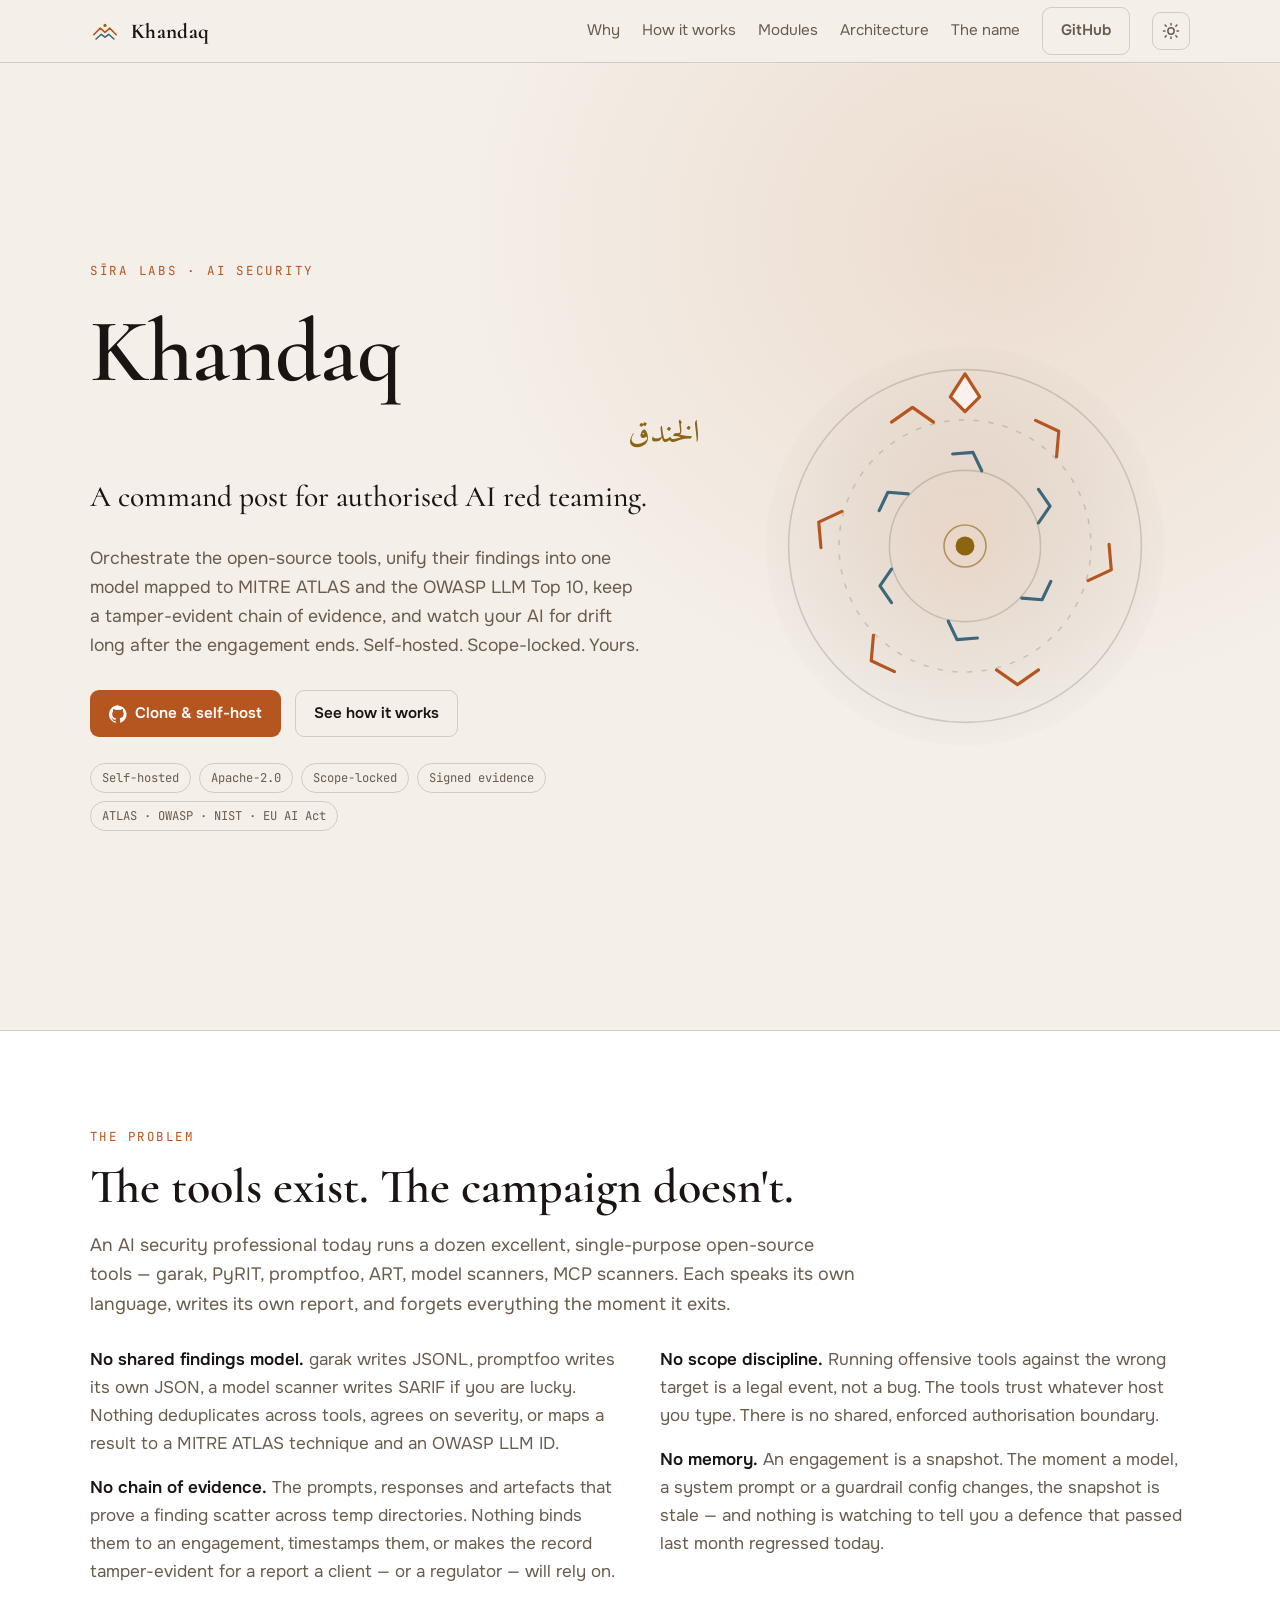
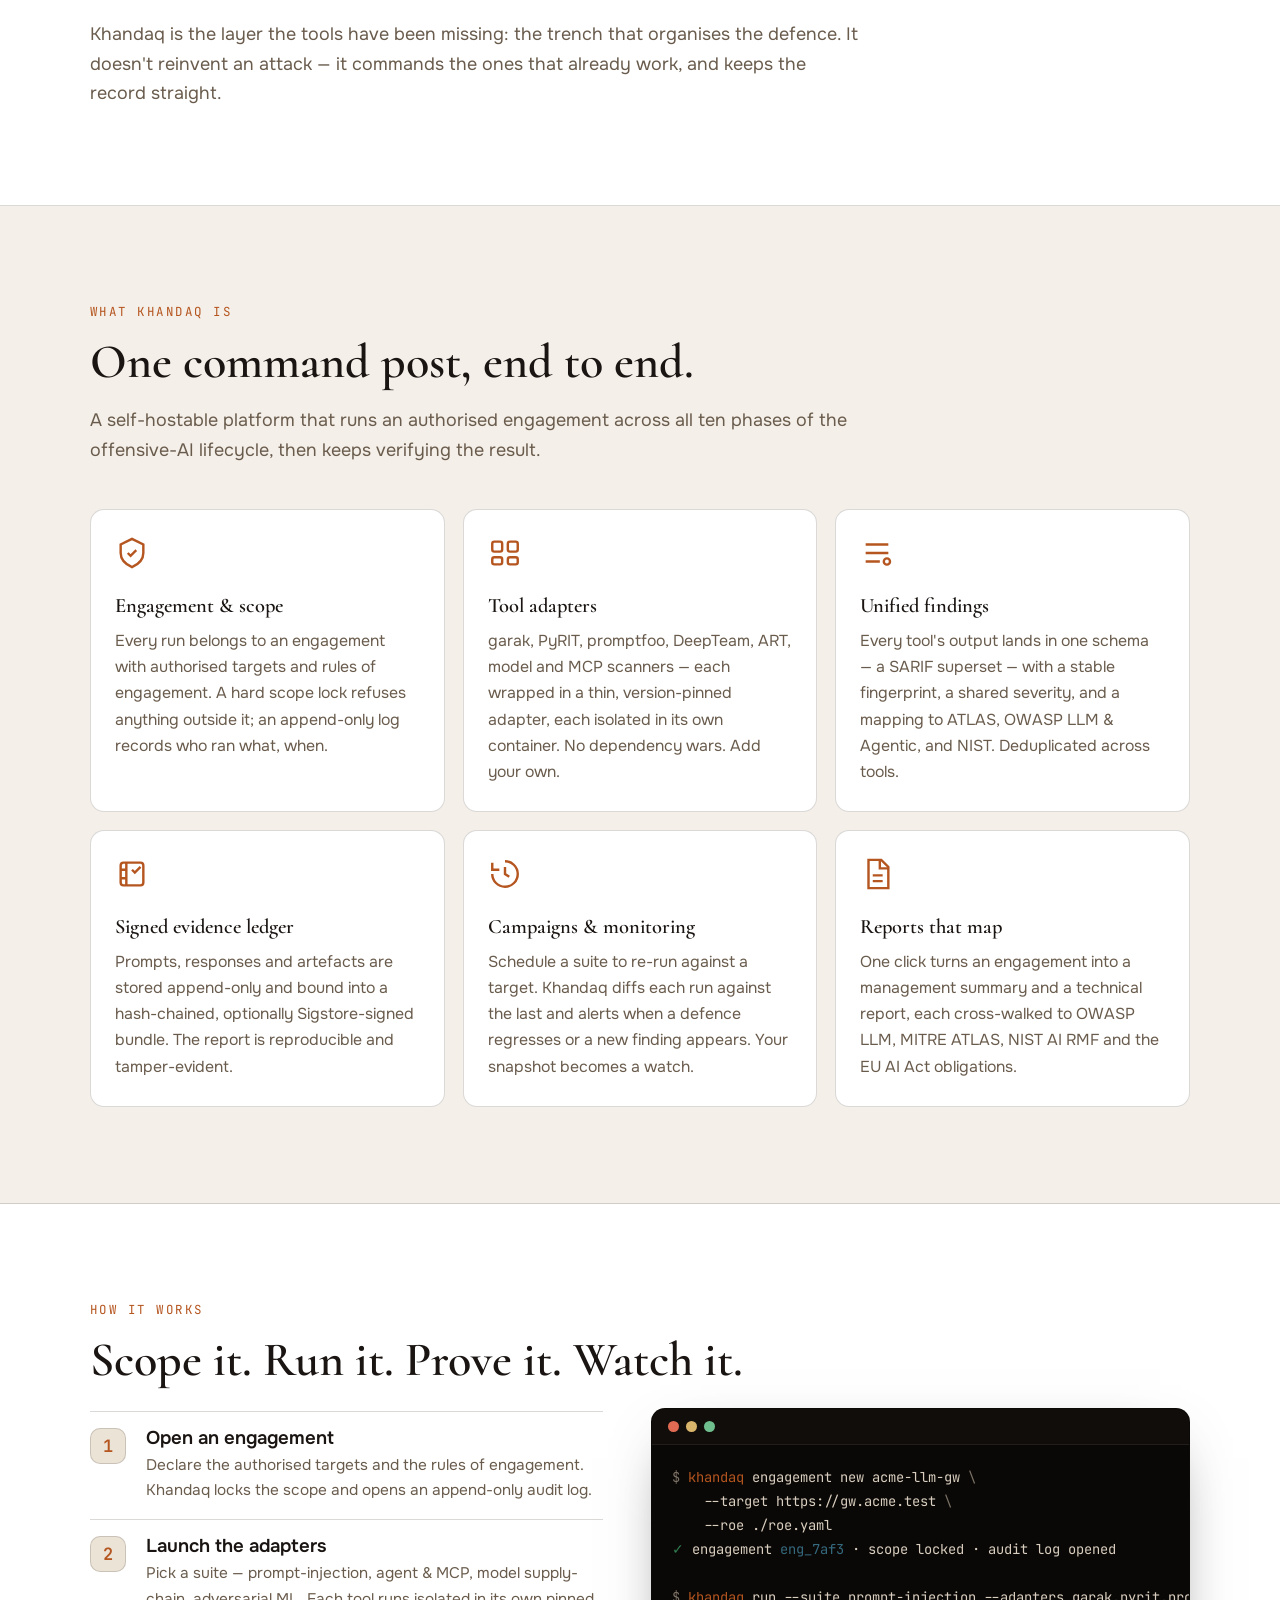
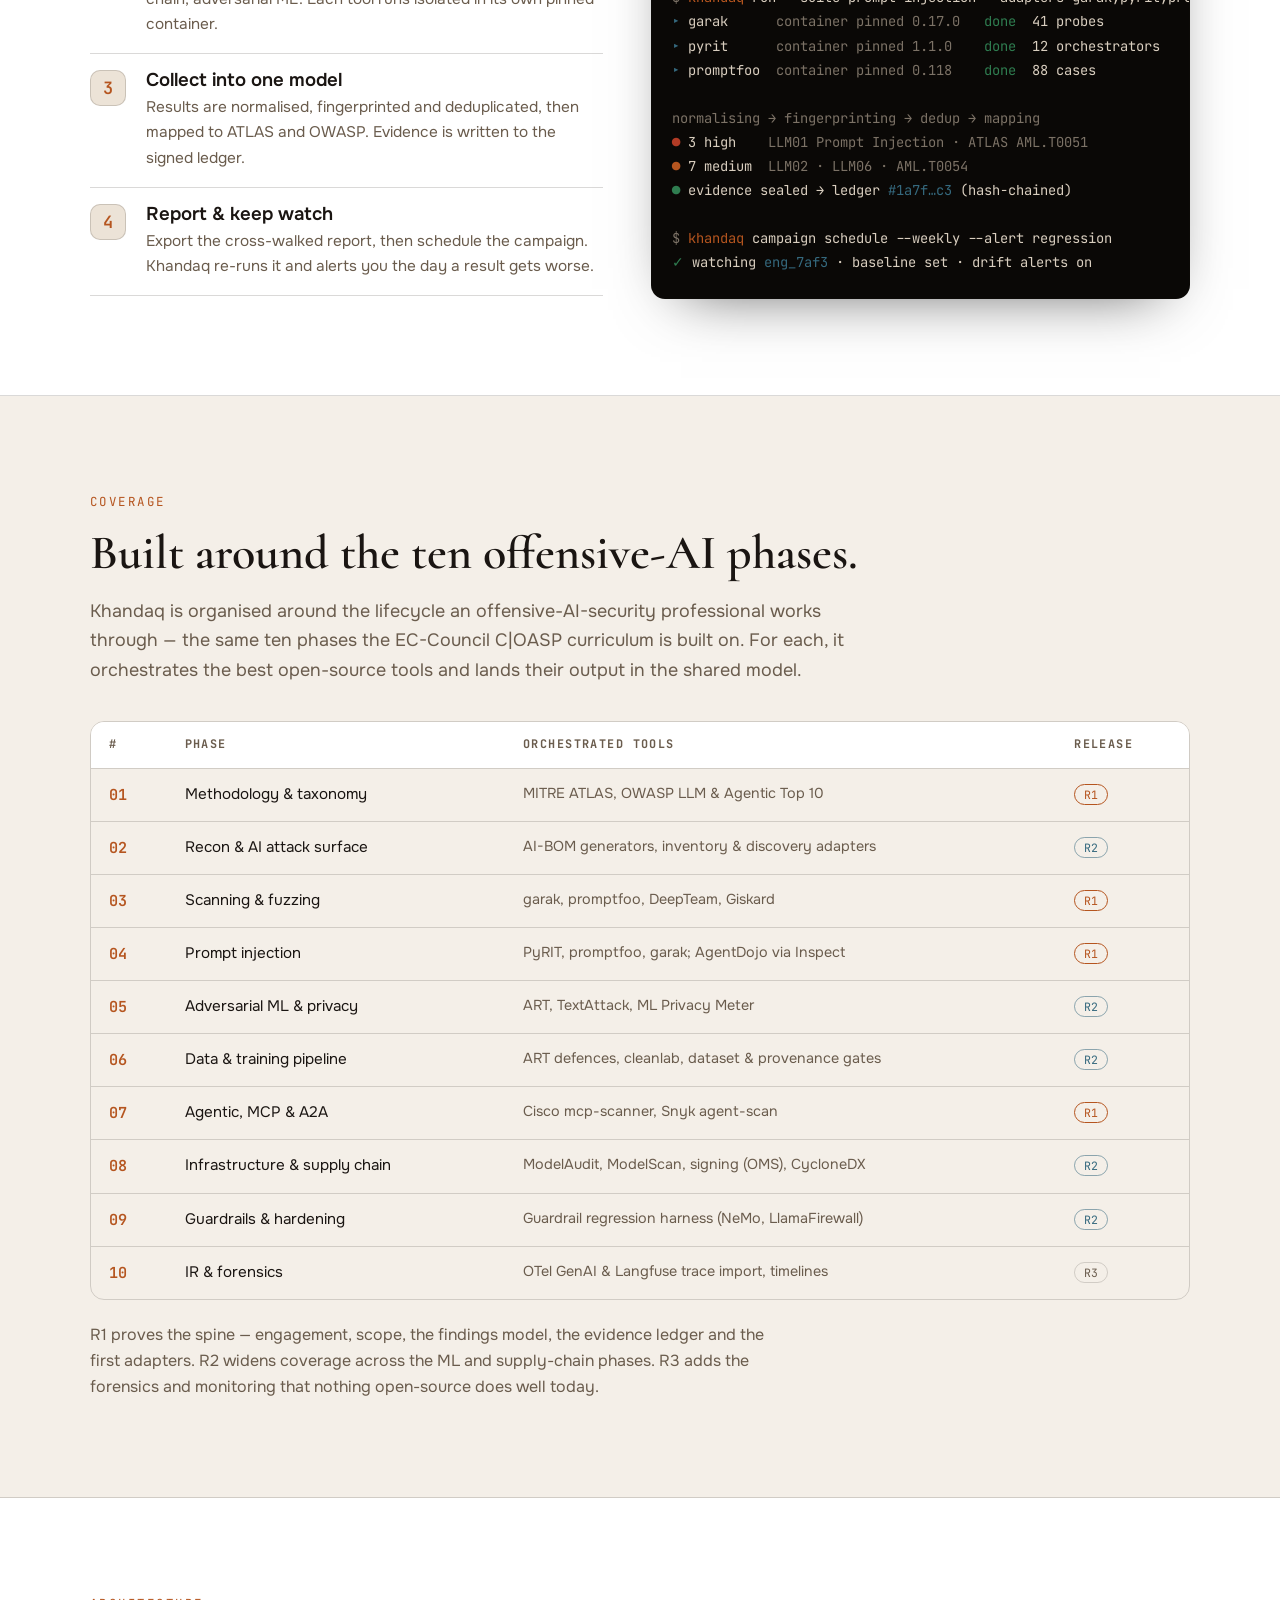
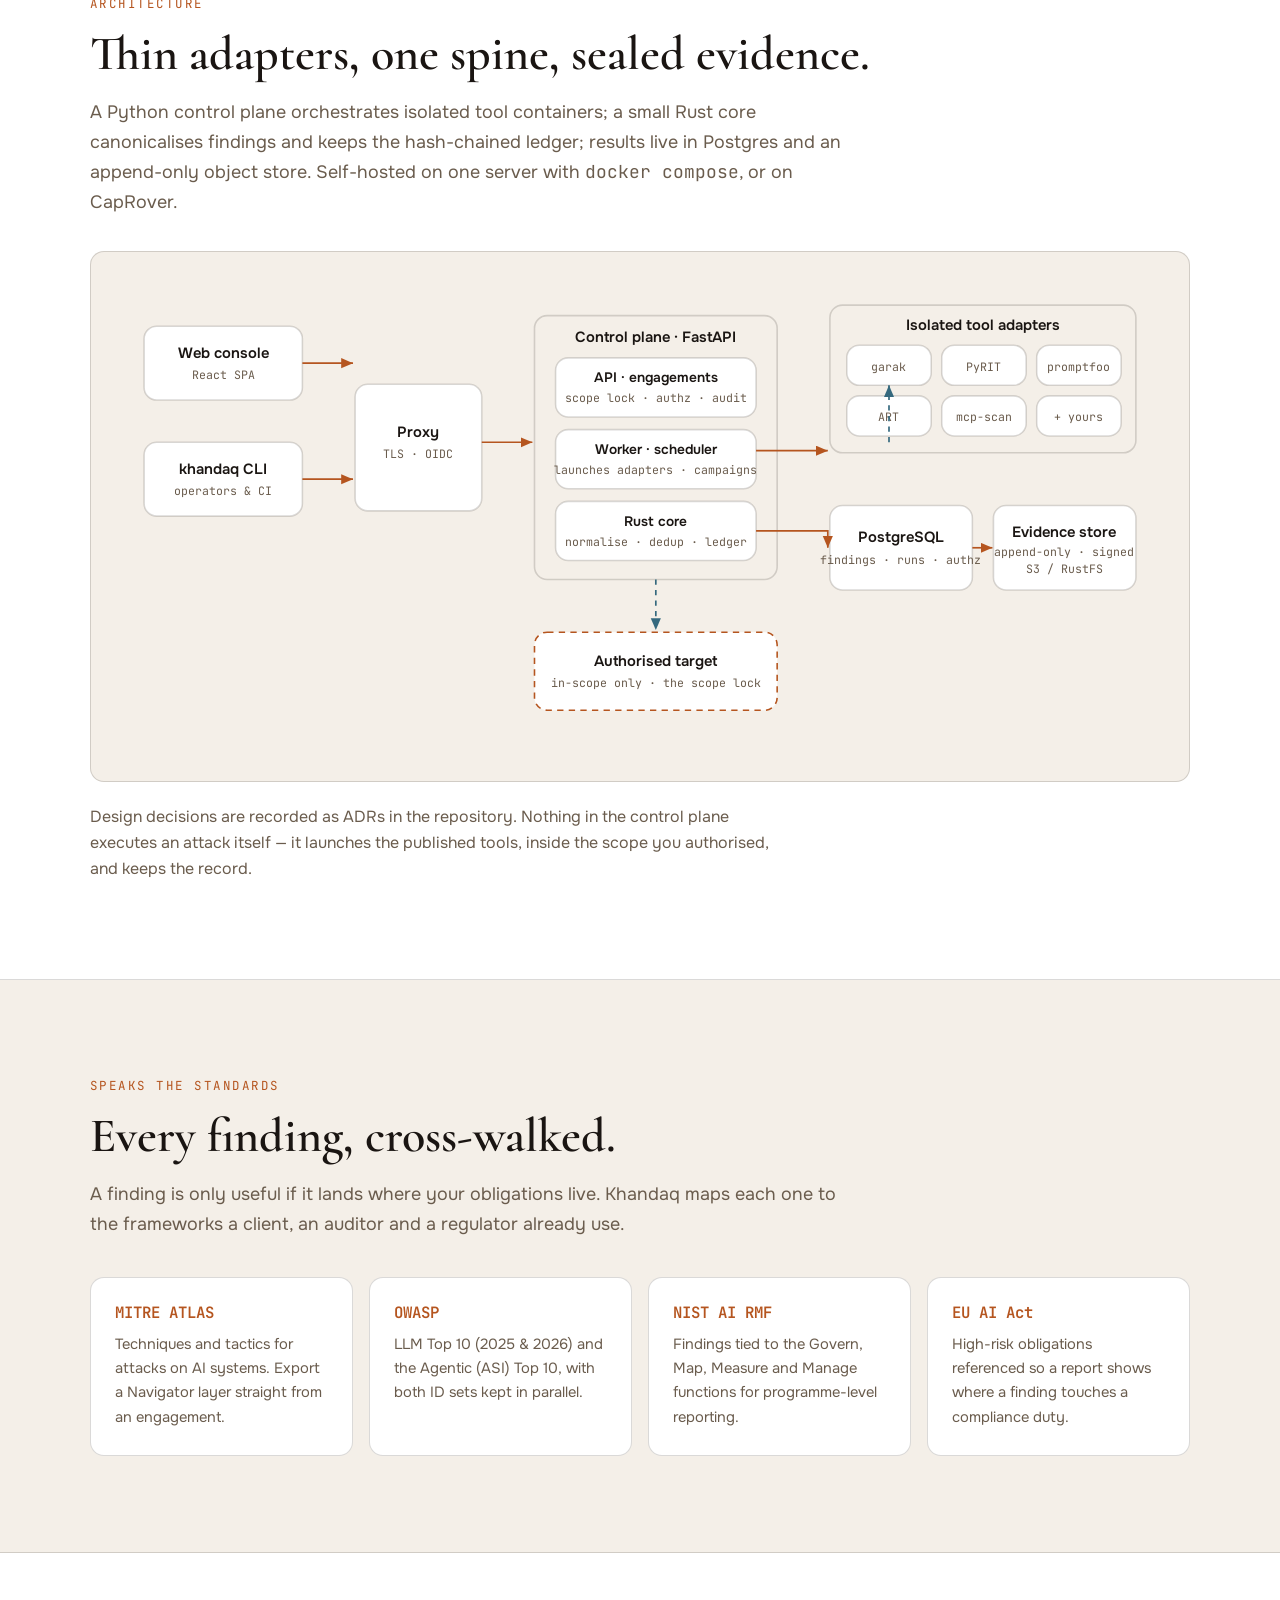
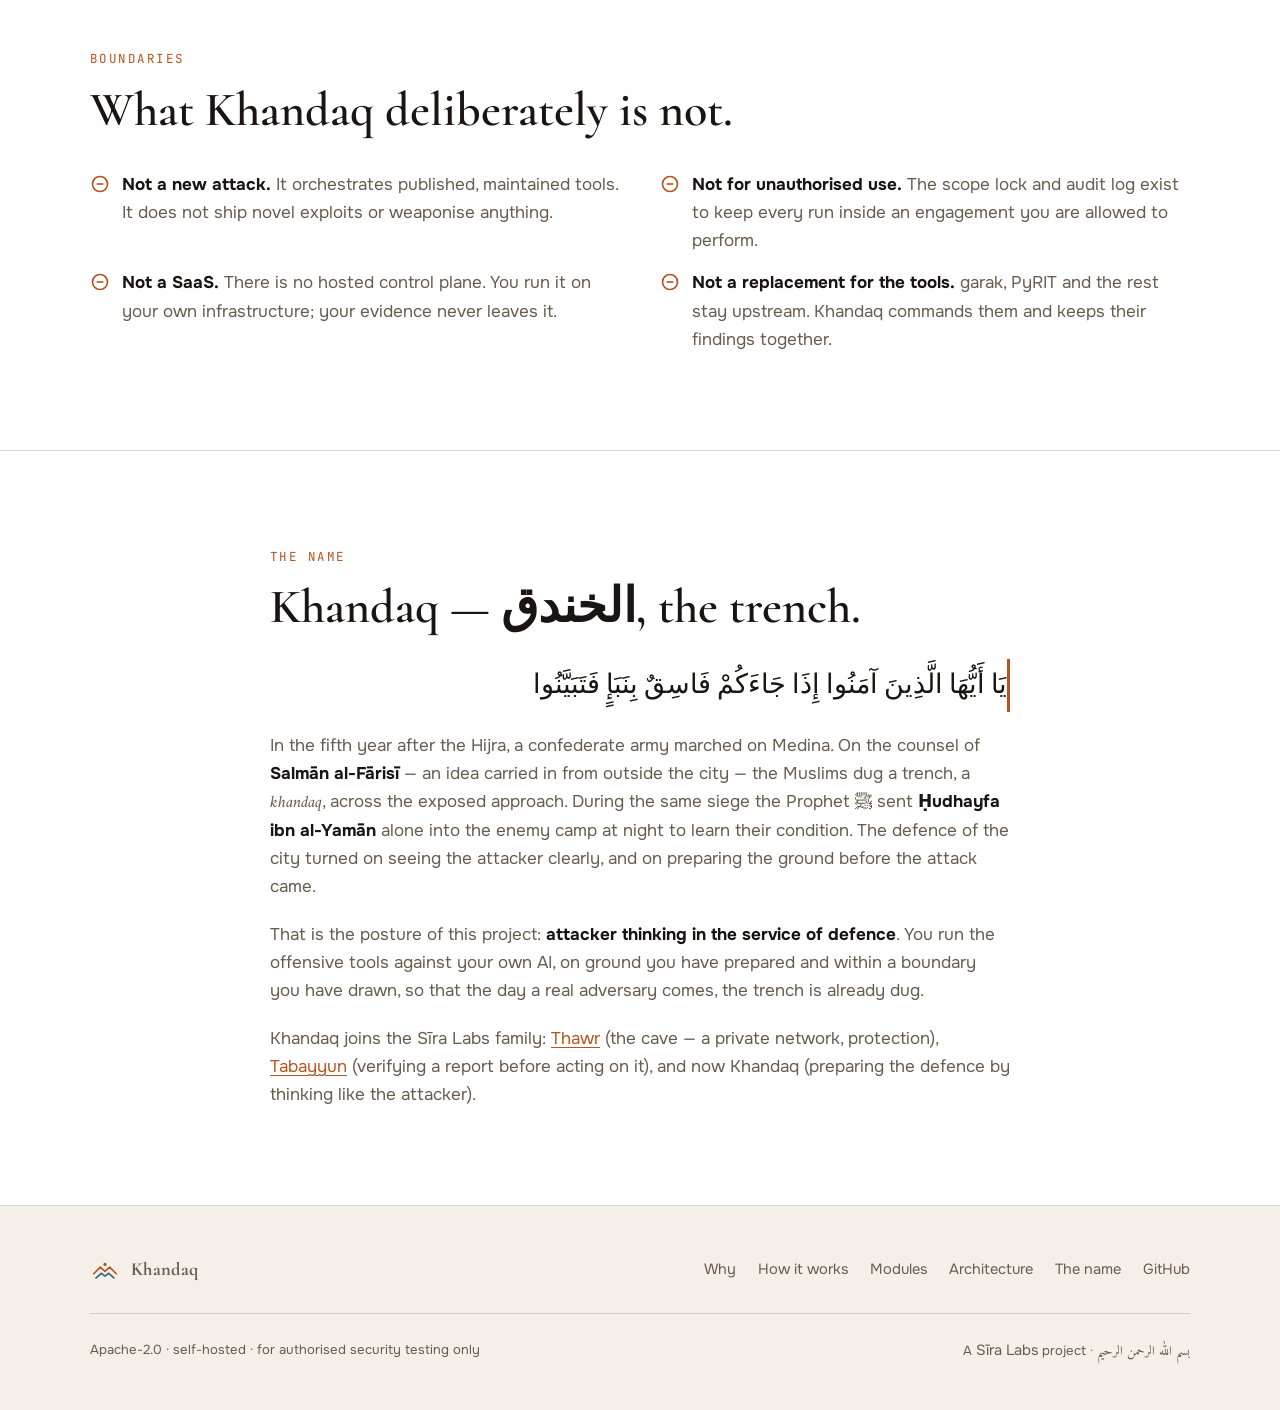
==== khandaq/index.html @ d74642dc "feat: serve the Sahifa, Thawr and Khandaq pages on siralabs.org Copies made with scripts/sync_produc" ====
<!doctype html>
<html lang="en">
<head>
<meta charset="utf-8">
<meta name="viewport" content="width=device-width, initial-scale=1, viewport-fit=cover">
<meta name="color-scheme" content="dark light">
<meta name="description" content="Khandaq is a self-hosted command post for authorised AI red-team engagements. It orchestrates the open-source tools, unifies their findings, keeps a tamper-evident chain of evidence, and watches your AI for drift over time.">
<meta property="og:title" content="Khandaq">
<meta property="og:description" content="A self-hosted command post for authorised AI red teaming. Orchestrate the tools, unify the findings, sign the evidence, watch for drift.">
<meta property="og:type" content="website">
<title>Khandaq</title>
<link rel="icon" href="data:image/svg+xml,%3Csvg xmlns=%22http://www.w3.org/2000/svg%22 viewBox=%220 0 64 64%22 width=%2264%22 height=%2264%22 role=%22img%22 aria-label=%22Khandaq%22%3E%3Crect width=%2264%22 height=%2264%22 rx=%2212%22 fill=%22%23161210%22/%3E%3Cg fill=%22none%22 stroke=%22%23d97a44%22 stroke-width=%223.4%22 stroke-linecap=%22round%22 stroke-linejoin=%22round%22%3E%3Cpath d=%22M10 40 L22 28 L32 36 L42 28 L54 40%22/%3E%3Cpath d=%22M14 48 L24 40 L32 45 L40 40 L50 48%22 stroke=%22%237fa6b8%22/%3E%3C/g%3E%3Ccircle cx=%2232%22 cy=%2222%22 r=%223.2%22 fill=%22%23e8ddcf%22/%3E%3C/svg%3E" type="image/svg+xml">
<link rel="preconnect" href="https://fonts.googleapis.com">
<link rel="preconnect" href="https://fonts.gstatic.com" crossorigin>
<link rel="stylesheet" href="https://fonts.googleapis.com/css2?family=Amiri:wght@400;700&family=Cormorant:wght@500;600;700&family=JetBrains+Mono:wght@400;500&family=Onest:wght@400;500;600&display=swap">
<style>
/* Layout: sticky header, hero (copy left, trench-earthwork rosette right), problem band,
   feature grid, steps beside a console panel, modules coverage table, architecture diagram,
   framework mapping, "not" list, origin note, footer. Geometry only, no figurative imagery. */
:root {
  --bg: #0f0d0b;
  --surface: #1a1613;
  --surface-2: #241e18;
  --fg: #f1ebe3;
  --muted: #b1a493;
  --accent: #d97a44;        /* ember / trench earth — the alert, the dug line */
  --accent-ink: #1a0d05;
  --steel: #7fa6b8;         /* defensive steel — the second line */
  --gold: #d9b46b;
  --bad: #e06a52;
  --ok: #6fbf8e;
  --line: rgba(217, 122, 68, 0.22);
  --glow: rgba(217, 122, 68, 0.14);
  --display: "Cormorant", "Iowan Old Style", Georgia, serif;
  --body: "Onest", system-ui, -apple-system, "Segoe UI", sans-serif;
  --mono: "JetBrains Mono", ui-monospace, SFMono-Regular, Menlo, Consolas, monospace;
  --arabic: "Amiri", "Noto Naskh Arabic", "Traditional Arabic", serif;
  color-scheme: dark;
}
@media (prefers-color-scheme: light) {
  :root:not([data-theme="dark"]) {
    --bg: #f4efe8; --surface: #ffffff; --surface-2: #ece3d7; --fg: #1a1512; --muted: #6a5c4d;
    --accent: #b5551f; --accent-ink: #ffffff; --steel: #35697e; --gold: #8a6512;
    --bad: #b23b25; --ok: #2f7d50;
    --line: rgba(26, 21, 18, 0.16); --glow: rgba(181, 85, 31, 0.12);
    color-scheme: light;
  }
}
:root[data-theme="light"] {
  --bg: #f4efe8; --surface: #ffffff; --surface-2: #ece3d7; --fg: #1a1512; --muted: #6a5c4d;
  --accent: #b5551f; --accent-ink: #ffffff; --steel: #35697e; --gold: #8a6512;
  --bad: #b23b25; --ok: #2f7d50;
  --line: rgba(26, 21, 18, 0.16); --glow: rgba(181, 85, 31, 0.12);
  color-scheme: light;
}

*, *::before, *::after { box-sizing: border-box; }
html { scroll-behavior: smooth; }
body {
  margin: 0; background: var(--bg); color: var(--fg);
  font: 400 1.0625rem/1.65 var(--body);
  -webkit-font-smoothing: antialiased; overflow-x: hidden;
}
a { color: var(--accent); text-underline-offset: 3px; }
a:hover { text-decoration-thickness: 2px; }
:focus-visible { outline: 2px solid var(--accent); outline-offset: 3px; border-radius: 3px; }
h1, h2, h3 { font-family: var(--display); font-weight: 600; margin: 0; text-wrap: balance; line-height: 1.12; }
p { margin: 0; }
code, pre, .mono { font-family: var(--mono); }
.wrap { width: 100%; max-width: 1180px; margin-inline: auto; padding-inline: clamp(16px, 4vw, 40px); }
.sr { position: absolute; width: 1px; height: 1px; overflow: hidden; clip: rect(0 0 0 0); white-space: nowrap; }
.skip { position: absolute; left: 16px; top: -60px; background: var(--accent); color: var(--accent-ink); padding: 8px 14px; z-index: 30; border-radius: 6px; }
.skip:focus { top: 8px; }
.ar { font-family: var(--arabic); }

/* header */
.bar { position: sticky; top: 0; z-index: 20; backdrop-filter: blur(10px);
  background: color-mix(in srgb, var(--bg) 82%, transparent); border-bottom: 1px solid var(--line); }
.bar .wrap { display: flex; align-items: center; gap: 18px; height: 62px; }
.brand { display: flex; align-items: center; gap: 11px; font-family: var(--display); font-size: 1.32rem; font-weight: 700; letter-spacing: .3px; color: var(--fg); text-decoration: none; }
.brand svg { width: 30px; height: 30px; flex: none; }
.nav { margin-left: auto; display: flex; gap: 22px; align-items: center; }
.nav a { color: var(--muted); text-decoration: none; font-size: .95rem; }
.nav a:hover { color: var(--fg); }
.btn { display: inline-flex; align-items: center; gap: 8px; border-radius: 9px; padding: 10px 18px;
  font-weight: 600; font-size: .95rem; text-decoration: none; border: 1px solid transparent; cursor: pointer; }
.btn-primary { background: var(--accent); color: var(--accent-ink); }
.btn-primary:hover { filter: brightness(1.07); }
.btn-ghost { background: transparent; color: var(--fg); border-color: var(--line); }
.btn-ghost:hover { border-color: var(--accent); }
.toggle { background: transparent; border: 1px solid var(--line); color: var(--muted); width: 38px; height: 38px; border-radius: 9px; cursor: pointer; display: grid; place-items: center; }
.toggle:hover { color: var(--fg); border-color: var(--accent); }
@media (max-width: 860px) { .nav a:not(.icononly) { display: none; } }

/* hero */
.hero { position: relative; overflow: hidden; border-bottom: 1px solid var(--line); }
.hero::before { content: ""; position: absolute; inset: 0;
  background: radial-gradient(60% 70% at 78% 18%, var(--glow), transparent 70%); pointer-events: none; }
.hero .wrap { display: grid; grid-template-columns: 1.15fr .85fr; gap: 40px; align-items: center; padding-block: clamp(52px, 8vw, 104px); }
.eyebrow { font-family: var(--mono); font-size: .78rem; letter-spacing: .22em; text-transform: uppercase; color: var(--accent); margin-bottom: 20px; }
.hero h1 { font-size: clamp(3.1rem, 8vw, 5.6rem); letter-spacing: -1px; }
.hero .tagline { font-family: var(--display); font-size: clamp(1.35rem, 3vw, 1.85rem); color: var(--fg); margin-top: 12px; font-weight: 500; }
.hero .ar-name { font-family: var(--arabic); font-size: 2rem; color: var(--gold); margin-top: 6px; direction: rtl; }
.hero p.lede { color: var(--muted); font-size: 1.1rem; margin-top: 22px; max-width: 46ch; }
.cta { margin-top: 30px; display: flex; gap: 14px; flex-wrap: wrap; }
.hero-art { aspect-ratio: 1; width: 100%; max-width: 420px; margin-inline: auto; }
@media (max-width: 880px) { .hero .wrap { grid-template-columns: 1fr; } .hero-art { grid-row: 1; max-width: 300px; } }

.tags { margin-top: 26px; display: flex; flex-wrap: wrap; gap: 8px; }
.tag { font-family: var(--mono); font-size: .76rem; color: var(--muted); border: 1px solid var(--line); border-radius: 999px; padding: 4px 11px; }

/* section scaffolding */
section { padding-block: clamp(52px, 8vw, 96px); border-bottom: 1px solid var(--line); }
.kicker { font-family: var(--mono); font-size: .78rem; letter-spacing: .2em; text-transform: uppercase; color: var(--accent); margin-bottom: 14px; }
.h2 { font-size: clamp(2rem, 4.4vw, 3rem); }
.lead { color: var(--muted); font-size: 1.12rem; max-width: 64ch; margin-top: 16px; }

/* problem band */
.band { background: var(--surface); }
.problem-grid { display: grid; grid-template-columns: 1fr 1fr; gap: 40px; margin-top: 10px; align-items: start; }
@media (max-width: 760px) { .problem-grid { grid-template-columns: 1fr; } }
.problem-grid p { color: var(--muted); margin-top: 16px; }
.problem-grid strong { color: var(--fg); font-weight: 600; }

/* feature grid */
.features { display: grid; grid-template-columns: repeat(3, 1fr); gap: 18px; margin-top: 44px; }
@media (max-width: 920px) { .features { grid-template-columns: repeat(2, 1fr); } }
@media (max-width: 580px) { .features { grid-template-columns: 1fr; } }
.card { background: var(--surface); border: 1px solid var(--line); border-radius: 14px; padding: 26px 24px; }
.card .ic { width: 34px; height: 34px; color: var(--accent); margin-bottom: 16px; }
.card h3 { font-size: 1.28rem; }
.card p { color: var(--muted); margin-top: 10px; font-size: .99rem; }

/* steps + console */
.how { display: grid; grid-template-columns: 1fr 1.05fr; gap: 48px; align-items: center; margin-top: 20px; }
@media (max-width: 860px) { .how { grid-template-columns: 1fr; } }
.steps { list-style: none; margin: 0; padding: 0; counter-reset: s; }
.steps li { position: relative; padding-left: 56px; padding-block: 16px; border-top: 1px solid var(--line); }
.steps li:last-child { border-bottom: 1px solid var(--line); }
.steps li::before { counter-increment: s; content: counter(s); position: absolute; left: 0; top: 16px;
  width: 36px; height: 36px; border-radius: 10px; background: var(--surface-2); color: var(--accent);
  border: 1px solid var(--line); display: grid; place-items: center; font-family: var(--mono); font-weight: 600; }
.steps h3 { font-size: 1.16rem; font-family: var(--body); font-weight: 600; }
.steps p { color: var(--muted); margin-top: 4px; font-size: .96rem; }
.console { background: #0a0806; border: 1px solid var(--line); border-radius: 14px; overflow: hidden; box-shadow: 0 20px 60px -30px rgba(0,0,0,.7); }
:root[data-theme="light"] .console, @media (prefers-color-scheme: light) { }
.console .top { display: flex; gap: 7px; padding: 12px 16px; border-bottom: 1px solid rgba(255,255,255,.07); background: #110d0a; }
.console .top i { width: 11px; height: 11px; border-radius: 50%; display: block; }
.console pre { margin: 0; padding: 20px 20px 24px; font-size: .86rem; line-height: 1.75; color: #d9cebf; overflow-x: auto; }
.console .c-accent { color: var(--accent); }
.console .c-steel { color: var(--steel); }
.console .c-ok { color: var(--ok); }
.console .c-bad { color: var(--bad); }
.console .c-dim { color: #7c7266; }

/* modules table */
.tablewrap { margin-top: 36px; overflow-x: auto; border: 1px solid var(--line); border-radius: 14px; }
table { border-collapse: collapse; width: 100%; font-size: .95rem; min-width: 640px; }
th, td { text-align: left; padding: 13px 18px; border-bottom: 1px solid var(--line); vertical-align: top; }
thead th { font-family: var(--mono); font-size: .74rem; letter-spacing: .12em; text-transform: uppercase; color: var(--muted); background: var(--surface); }
tbody tr:last-child td { border-bottom: none; }
td .m-no { font-family: var(--mono); color: var(--accent); font-weight: 600; }
td.tools { color: var(--muted); font-size: .9rem; }
.pill { font-family: var(--mono); font-size: .72rem; padding: 2px 9px; border-radius: 999px; border: 1px solid var(--line); white-space: nowrap; }
.pill.r1 { color: var(--accent); border-color: var(--accent); }
.pill.r2 { color: var(--steel); border-color: color-mix(in srgb, var(--steel) 55%, transparent); }
.pill.r3 { color: var(--muted); }

/* architecture */
.arch { background: var(--surface); }
.diagram { margin-top: 34px; width: 100%; border: 1px solid var(--line); border-radius: 14px; background: var(--bg); padding: clamp(16px, 3vw, 32px); }
.diagram svg { width: 100%; height: auto; display: block; }

/* framework map */
.fw { display: grid; grid-template-columns: repeat(4, 1fr); gap: 16px; margin-top: 38px; }
@media (max-width: 860px) { .fw { grid-template-columns: repeat(2, 1fr); } }
@media (max-width: 460px) { .fw { grid-template-columns: 1fr; } }
.fw .card h3 { font-family: var(--mono); font-size: .98rem; color: var(--accent); }
.fw .card p { font-size: .92rem; }

/* not list */
.not { display: grid; grid-template-columns: repeat(2, 1fr); gap: 14px 40px; margin-top: 34px; }
@media (max-width: 680px) { .not { grid-template-columns: 1fr; } }
.not div { display: flex; gap: 12px; align-items: flex-start; color: var(--muted); }
.not svg { color: var(--accent); flex: none; margin-top: 3px; }

/* origin */
.origin { background: var(--surface); }
.origin .wrap { max-width: 820px; }
.origin blockquote { border-inline-start: 3px solid var(--accent); margin: 24px 0 0; padding: 4px 0 4px 22px; color: var(--fg); font-family: var(--display); font-size: 1.5rem; }
.origin p { color: var(--muted); margin-top: 20px; }

/* footer */
footer { padding-block: 48px; }
.foot { display: flex; flex-wrap: wrap; gap: 20px 40px; align-items: center; justify-content: space-between; }
.foot .brand { font-size: 1.15rem; }
.foot nav { display: flex; gap: 22px; flex-wrap: wrap; }
.foot a { color: var(--muted); text-decoration: none; font-size: .92rem; }
.foot a:hover { color: var(--fg); }
.foot small { color: var(--muted); font-size: .82rem; }
.sira { color: var(--gold); }
.rot { animation: rot 48s linear infinite; transform-origin: 50% 50%; }
@media (prefers-reduced-motion: reduce) { .rot { animation: none; } html { scroll-behavior: auto; } }
@keyframes rot { to { transform: rotate(360deg); } }
</style>
<link rel="canonical" href="https://siralabs.org/khandaq/">
<meta property="og:url" content="https://siralabs.org/khandaq/">
</head>
<body>
<a class="skip" href="#main">Skip to content</a>

<header class="bar">
  <div class="wrap">
    <a class="brand" href="#top" aria-label="Khandaq home">
      <svg viewBox="0 0 64 64" aria-hidden="true"><rect width="64" height="64" rx="13" fill="none"/>
        <g fill="none" stroke="var(--accent)" stroke-width="3.4" stroke-linecap="round" stroke-linejoin="round">
          <path d="M8 40 L22 26 L32 35 L42 26 L56 40"/></g>
        <g fill="none" stroke="var(--steel)" stroke-width="3.4" stroke-linecap="round" stroke-linejoin="round">
          <path d="M13 49 L24 39 L32 45 L40 39 L51 49"/></g>
        <circle cx="32" cy="20" r="3.4" fill="var(--gold)"/></svg>
      Khandaq
    </a>
    <nav class="nav">
      <a href="#why">Why</a>
      <a href="#how">How it works</a>
      <a href="#modules">Modules</a>
      <a href="#architecture">Architecture</a>
      <a href="#origin">The name</a>
      <a class="btn btn-ghost" href="https://github.com/Sira-Labs/Khandaq">GitHub</a>
      <button class="toggle icononly" id="themeBtn" aria-label="Toggle colour theme" title="Toggle theme">
        <svg width="18" height="18" viewBox="0 0 24 24" fill="none" stroke="currentColor" stroke-width="2" stroke-linecap="round"><circle cx="12" cy="12" r="4.2"/><path d="M12 2v2M12 20v2M4.2 4.2l1.4 1.4M18.4 18.4l1.4 1.4M2 12h2M20 12h2M4.2 19.8l1.4-1.4M18.4 5.6l1.4-1.4"/></svg>
      </button>
    </nav>
  </div>
</header>

<a id="top"></a>
<main id="main">

<!-- HERO -->
<section class="hero" style="border-bottom:1px solid var(--line)">
  <div class="wrap">
    <div>
      <div class="eyebrow">Sīra Labs · AI security</div>
      <h1>Khandaq</h1>
      <div class="ar-name ar">الخندق</div>
      <p class="tagline">A command post for authorised AI red teaming.</p>
      <p class="lede">Orchestrate the open-source tools, unify their findings into one model mapped
        to MITRE ATLAS and the OWASP LLM Top 10, keep a tamper-evident chain of evidence, and
        watch your AI for drift long after the engagement ends. Self-hosted. Scope-locked. Yours.</p>
      <div class="cta">
        <a class="btn btn-primary" href="https://github.com/Sira-Labs/Khandaq">
          <svg width="18" height="18" viewBox="0 0 24 24" fill="currentColor" aria-hidden="true"><path d="M12 .5a12 12 0 0 0-3.8 23.4c.6.1.8-.3.8-.6v-2c-3.3.7-4-1.6-4-1.6-.6-1.4-1.4-1.8-1.4-1.8-1-.7.1-.7.1-.7 1.2.1 1.8 1.2 1.8 1.2 1 1.8 2.8 1.3 3.5 1 .1-.8.4-1.3.8-1.6-2.7-.3-5.5-1.3-5.5-5.9 0-1.3.5-2.4 1.2-3.2 0-.3-.5-1.5.2-3.2 0 0 1-.3 3.3 1.2a11.5 11.5 0 0 1 6 0C17.3 5 18.3 5.3 18.3 5.3c.7 1.7.2 2.9.1 3.2.8.8 1.2 1.9 1.2 3.2 0 4.6-2.8 5.6-5.5 5.9.4.4.8 1.1.8 2.2v3.3c0 .3.2.7.8.6A12 12 0 0 0 12 .5Z"/></svg>
          Clone &amp; self-host
        </a>
        <a class="btn btn-ghost" href="#how">See how it works</a>
      </div>
      <div class="tags" aria-label="At a glance">
        <span class="tag">Self-hosted</span>
        <span class="tag">Apache-2.0</span>
        <span class="tag">Scope-locked</span>
        <span class="tag">Signed evidence</span>
        <span class="tag">ATLAS · OWASP · NIST · EU AI Act</span>
      </div>
    </div>
    <!-- Trench-earthwork rosette: nested chevron lines ringing a centre (Medina). Geometry only. -->
    <svg class="hero-art" viewBox="0 0 400 400" role="img" aria-label="Nested defensive earthworks ringing a centre point">
      <defs>
        <radialGradient id="rg" cx="50%" cy="50%" r="55%">
          <stop offset="0%" stop-color="var(--glow)"/><stop offset="100%" stop-color="transparent"/>
        </radialGradient>
      </defs>
      <circle cx="200" cy="200" r="190" fill="url(#rg)"/>
      <g class="rot">
        <g fill="none" stroke-linecap="round" stroke-linejoin="round">
          <!-- outer defensive ring, chevroned (the trench profile) -->
          <circle cx="200" cy="200" r="168" stroke="var(--line)" stroke-width="1.5"/>
          <circle cx="200" cy="200" r="120" stroke="var(--line)" stroke-width="1.5" stroke-dasharray="4 10"/>
          <circle cx="200" cy="200" r="72" stroke="var(--line)" stroke-width="1.5"/>
        </g>
        <!-- 12 chevron spokes = earthwork segments -->
        <g fill="none" stroke="var(--accent)" stroke-width="3" stroke-linecap="round" stroke-linejoin="round">
          <g id="chev"><path d="M200 36 l14 22 l-14 14 l-14 -14 z" fill="var(--surface)"/></g>
        </g>
      </g>
      <!-- static radial chevrons -->
      <g fill="none" stroke-linecap="round" stroke-linejoin="round" transform="translate(200,200)">
        <g stroke="var(--accent)" stroke-width="3">
          <path d="M-70 -118 l20 -14 l20 14" transform="rotate(0)"/>
          <path d="M-70 -118 l20 -14 l20 14" transform="rotate(60)"/>
          <path d="M-70 -118 l20 -14 l20 14" transform="rotate(120)"/>
          <path d="M-70 -118 l20 -14 l20 14" transform="rotate(180)"/>
          <path d="M-70 -118 l20 -14 l20 14" transform="rotate(240)"/>
          <path d="M-70 -118 l20 -14 l20 14" transform="rotate(300)"/>
        </g>
        <g stroke="var(--steel)" stroke-width="3">
          <path d="M-54 -70 l16 -11 l16 11" transform="rotate(30)"/>
          <path d="M-54 -70 l16 -11 l16 11" transform="rotate(90)"/>
          <path d="M-54 -70 l16 -11 l16 11" transform="rotate(150)"/>
          <path d="M-54 -70 l16 -11 l16 11" transform="rotate(210)"/>
          <path d="M-54 -70 l16 -11 l16 11" transform="rotate(270)"/>
          <path d="M-54 -70 l16 -11 l16 11" transform="rotate(330)"/>
        </g>
      </g>
      <circle cx="200" cy="200" r="9" fill="var(--gold)"/>
      <circle cx="200" cy="200" r="20" fill="none" stroke="var(--gold)" stroke-width="1.5" opacity=".6"/>
    </svg>
  </div>
</section>

<!-- WHY -->
<section id="why" class="band">
  <div class="wrap">
    <div class="kicker">The problem</div>
    <h2 class="h2">The tools exist. The campaign doesn't.</h2>
    <p class="lead">An AI security professional today runs a dozen excellent, single-purpose open-source
      tools — garak, PyRIT, promptfoo, ART, model scanners, MCP scanners. Each speaks its own language,
      writes its own report, and forgets everything the moment it exits.</p>
    <div class="problem-grid">
      <div>
        <p><strong>No shared findings model.</strong> garak writes JSONL, promptfoo writes its own JSON,
          a model scanner writes SARIF if you are lucky. Nothing deduplicates across tools, agrees on
          severity, or maps a result to a MITRE ATLAS technique and an OWASP LLM ID.</p>
        <p><strong>No chain of evidence.</strong> The prompts, responses and artefacts that prove a finding
          scatter across temp directories. Nothing binds them to an engagement, timestamps them, or makes
          the record tamper-evident for a report a client — or a regulator — will rely on.</p>
      </div>
      <div>
        <p><strong>No scope discipline.</strong> Running offensive tools against the wrong target is a
          legal event, not a bug. The tools trust whatever host you type. There is no shared, enforced
          authorisation boundary.</p>
        <p><strong>No memory.</strong> An engagement is a snapshot. The moment a model, a system prompt or
          a guardrail config changes, the snapshot is stale — and nothing is watching to tell you a defence
          that passed last month regressed today.</p>
      </div>
    </div>
    <p class="lead" style="margin-top:34px">Khandaq is the layer the tools have been missing: the trench
      that organises the defence. It doesn't reinvent an attack — it commands the ones that already work,
      and keeps the record straight.</p>
  </div>
</section>

<!-- WHAT IT IS / FEATURES -->
<section id="what">
  <div class="wrap">
    <div class="kicker">What Khandaq is</div>
    <h2 class="h2">One command post, end to end.</h2>
    <p class="lead">A self-hostable platform that runs an authorised engagement across all ten phases of
      the offensive-AI lifecycle, then keeps verifying the result.</p>
    <div class="features">
      <article class="card">
        <svg class="ic" viewBox="0 0 24 24" fill="none" stroke="currentColor" stroke-width="1.7"><path d="M12 2 4 6v6c0 5 3.5 8 8 10 4.5-2 8-5 8-10V6l-8-4Z"/><path d="M9 12l2 2 4-4"/></svg>
        <h3>Engagement &amp; scope</h3>
        <p>Every run belongs to an engagement with authorised targets and rules of engagement.
          A hard scope lock refuses anything outside it; an append-only log records who ran what, when.</p>
      </article>
      <article class="card">
        <svg class="ic" viewBox="0 0 24 24" fill="none" stroke="currentColor" stroke-width="1.7"><rect x="3" y="4" width="7" height="7" rx="1.5"/><rect x="14" y="4" width="7" height="7" rx="1.5"/><rect x="3" y="15" width="7" height="5" rx="1.5"/><rect x="14" y="15" width="7" height="5" rx="1.5"/></svg>
        <h3>Tool adapters</h3>
        <p>garak, PyRIT, promptfoo, DeepTeam, ART, model and MCP scanners — each wrapped in a thin,
          version-pinned adapter, each isolated in its own container. No dependency wars. Add your own.</p>
      </article>
      <article class="card">
        <svg class="ic" viewBox="0 0 24 24" fill="none" stroke="currentColor" stroke-width="1.7"><path d="M4 6h16M4 12h16M4 18h10"/><circle cx="19" cy="18" r="2.2"/></svg>
        <h3>Unified findings</h3>
        <p>Every tool's output lands in one schema — a SARIF superset — with a stable fingerprint,
          a shared severity, and a mapping to ATLAS, OWASP LLM &amp; Agentic, and NIST. Deduplicated across tools.</p>
      </article>
      <article class="card">
        <svg class="ic" viewBox="0 0 24 24" fill="none" stroke="currentColor" stroke-width="1.7"><rect x="4" y="4" width="16" height="16" rx="2"/><path d="M8 4v16M4 9h4M4 15h4"/><path d="M12 9l2 2 4-4"/></svg>
        <h3>Signed evidence ledger</h3>
        <p>Prompts, responses and artefacts are stored append-only and bound into a hash-chained,
          optionally Sigstore-signed bundle. The report is reproducible and tamper-evident.</p>
      </article>
      <article class="card">
        <svg class="ic" viewBox="0 0 24 24" fill="none" stroke="currentColor" stroke-width="1.7"><path d="M3 12a9 9 0 1 0 9-9"/><path d="M3 4v5h5"/><path d="M12 7v5l3 2"/></svg>
        <h3>Campaigns &amp; monitoring</h3>
        <p>Schedule a suite to re-run against a target. Khandaq diffs each run against the last and
          alerts when a defence regresses or a new finding appears. Your snapshot becomes a watch.</p>
      </article>
      <article class="card">
        <svg class="ic" viewBox="0 0 24 24" fill="none" stroke="currentColor" stroke-width="1.7"><path d="M6 2h9l5 5v15H6z"/><path d="M14 2v6h6M9 13h7M9 17h7"/></svg>
        <h3>Reports that map</h3>
        <p>One click turns an engagement into a management summary and a technical report, each cross-walked
          to OWASP LLM, MITRE ATLAS, NIST AI RMF and the EU AI Act obligations.</p>
      </article>
    </div>
  </div>
</section>

<!-- HOW IT WORKS -->
<section id="how" class="band">
  <div class="wrap">
    <div class="kicker">How it works</div>
    <h2 class="h2">Scope it. Run it. Prove it. Watch it.</h2>
    <div class="how">
      <ol class="steps">
        <li><h3>Open an engagement</h3><p>Declare the authorised targets and the rules of engagement.
          Khandaq locks the scope and opens an append-only audit log.</p></li>
        <li><h3>Launch the adapters</h3><p>Pick a suite — prompt-injection, agent &amp; MCP, model
          supply-chain, adversarial ML. Each tool runs isolated in its own pinned container.</p></li>
        <li><h3>Collect into one model</h3><p>Results are normalised, fingerprinted and deduplicated,
          then mapped to ATLAS and OWASP. Evidence is written to the signed ledger.</p></li>
        <li><h3>Report &amp; keep watch</h3><p>Export the cross-walked report, then schedule the campaign.
          Khandaq re-runs it and alerts you the day a result gets worse.</p></li>
      </ol>
      <div class="console" aria-hidden="true">
        <div class="top"><i style="background:#e06a52"></i><i style="background:#d9b46b"></i><i style="background:#6fbf8e"></i></div>
<pre><span class="c-dim">$</span> <span class="c-accent">khandaq</span> engagement new acme-llm-gw <span class="c-dim">\</span>
    --target https://gw.acme.test <span class="c-dim">\</span>
    --roe ./roe.yaml
<span class="c-ok">✓</span> engagement <span class="c-steel">eng_7af3</span> · scope locked · audit log opened

<span class="c-dim">$</span> <span class="c-accent">khandaq</span> run --suite prompt-injection --adapters garak,pyrit,promptfoo
<span class="c-steel">▸</span> garak      <span class="c-dim">container pinned 0.17.0</span>   <span class="c-ok">done</span>  41 probes
<span class="c-steel">▸</span> pyrit      <span class="c-dim">container pinned 1.1.0</span>    <span class="c-ok">done</span>  12 orchestrators
<span class="c-steel">▸</span> promptfoo  <span class="c-dim">container pinned 0.118</span>    <span class="c-ok">done</span>  88 cases

<span class="c-dim">normalising → fingerprinting → dedup → mapping</span>
<span class="c-bad">●</span> 3 high    <span class="c-dim">LLM01 Prompt Injection · ATLAS AML.T0051</span>
<span class="c-accent">●</span> 7 medium  <span class="c-dim">LLM02 · LLM06 · AML.T0054</span>
<span class="c-ok">●</span> evidence sealed → ledger <span class="c-steel">#1a7f…c3</span> (hash-chained)

<span class="c-dim">$</span> <span class="c-accent">khandaq</span> campaign schedule --weekly --alert regression
<span class="c-ok">✓</span> watching <span class="c-steel">eng_7af3</span> · baseline set · drift alerts on</pre>
      </div>
    </div>
  </div>
</section>

<!-- MODULES -->
<section id="modules">
  <div class="wrap">
    <div class="kicker">Coverage</div>
    <h2 class="h2">Built around the ten offensive-AI phases.</h2>
    <p class="lead">Khandaq is organised around the lifecycle an offensive-AI-security professional works
      through — the same ten phases the EC-Council C|OASP curriculum is built on. For each, it orchestrates
      the best open-source tools and lands their output in the shared model.</p>
    <div class="tablewrap">
      <table>
        <thead><tr><th>#</th><th>Phase</th><th>Orchestrated tools</th><th>Release</th></tr></thead>
        <tbody>
          <tr><td><span class="m-no">01</span></td><td>Methodology &amp; taxonomy</td><td class="tools">MITRE ATLAS, OWASP LLM &amp; Agentic Top 10</td><td><span class="pill r1">R1</span></td></tr>
          <tr><td><span class="m-no">02</span></td><td>Recon &amp; AI attack surface</td><td class="tools">AI-BOM generators, inventory &amp; discovery adapters</td><td><span class="pill r2">R2</span></td></tr>
          <tr><td><span class="m-no">03</span></td><td>Scanning &amp; fuzzing</td><td class="tools">garak, promptfoo, DeepTeam, Giskard</td><td><span class="pill r1">R1</span></td></tr>
          <tr><td><span class="m-no">04</span></td><td>Prompt injection</td><td class="tools">PyRIT, promptfoo, garak; AgentDojo via Inspect</td><td><span class="pill r1">R1</span></td></tr>
          <tr><td><span class="m-no">05</span></td><td>Adversarial ML &amp; privacy</td><td class="tools">ART, TextAttack, ML Privacy Meter</td><td><span class="pill r2">R2</span></td></tr>
          <tr><td><span class="m-no">06</span></td><td>Data &amp; training pipeline</td><td class="tools">ART defences, cleanlab, dataset &amp; provenance gates</td><td><span class="pill r2">R2</span></td></tr>
          <tr><td><span class="m-no">07</span></td><td>Agentic, MCP &amp; A2A</td><td class="tools">Cisco mcp-scanner, Snyk agent-scan</td><td><span class="pill r1">R1</span></td></tr>
          <tr><td><span class="m-no">08</span></td><td>Infrastructure &amp; supply chain</td><td class="tools">ModelAudit, ModelScan, signing (OMS), CycloneDX</td><td><span class="pill r2">R2</span></td></tr>
          <tr><td><span class="m-no">09</span></td><td>Guardrails &amp; hardening</td><td class="tools">Guardrail regression harness (NeMo, LlamaFirewall)</td><td><span class="pill r2">R2</span></td></tr>
          <tr><td><span class="m-no">10</span></td><td>IR &amp; forensics</td><td class="tools">OTel GenAI &amp; Langfuse trace import, timelines</td><td><span class="pill r3">R3</span></td></tr>
        </tbody>
      </table>
    </div>
    <p class="lead" style="margin-top:22px;font-size:1rem">R1 proves the spine — engagement, scope, the findings
      model, the evidence ledger and the first adapters. R2 widens coverage across the ML and supply-chain
      phases. R3 adds the forensics and monitoring that nothing open-source does well today.</p>
  </div>
</section>

<!-- ARCHITECTURE -->
<section id="architecture" class="arch">
  <div class="wrap">
    <div class="kicker">Architecture</div>
    <h2 class="h2">Thin adapters, one spine, sealed evidence.</h2>
    <p class="lead">A Python control plane orchestrates isolated tool containers; a small Rust core
      canonicalises findings and keeps the hash-chained ledger; results live in Postgres and an
      append-only object store. Self-hosted on one server with <code>docker compose</code>, or on CapRover.</p>
    <div class="diagram">
      <svg viewBox="0 0 980 440" role="img" aria-label="Khandaq architecture: browser and CLI talk to the API; a worker launches isolated tool adapters; the Rust core normalises findings into Postgres and a signed evidence store.">
        <defs>
          <style>
            .bx{fill:var(--surface);stroke:var(--line);stroke-width:1.5;rx:12}
            .lbl{font-family:var(--body);font-size:14px;fill:var(--fg);font-weight:600}
            .sub{font-family:var(--mono);font-size:11px;fill:var(--muted)}
            .fl{stroke:var(--accent);stroke-width:1.6;fill:none;marker-end:url(#ar)}
            .fl2{stroke:var(--steel);stroke-width:1.6;fill:none;stroke-dasharray:5 5;marker-end:url(#ar2)}
          </style>
          <marker id="ar" markerWidth="9" markerHeight="9" refX="7" refY="3" orient="auto"><path d="M0 0l7 3-7 3z" fill="var(--accent)"/></marker>
          <marker id="ar2" markerWidth="9" markerHeight="9" refX="7" refY="3" orient="auto"><path d="M0 0l7 3-7 3z" fill="var(--steel)"/></marker>
        </defs>
        <!-- clients -->
        <rect class="bx" x="20" y="40" width="150" height="70" rx="12"/><text class="lbl" x="95" y="70" text-anchor="middle">Web console</text><text class="sub" x="95" y="90" text-anchor="middle">React SPA</text>
        <rect class="bx" x="20" y="150" width="150" height="70" rx="12"/><text class="lbl" x="95" y="180" text-anchor="middle">khandaq CLI</text><text class="sub" x="95" y="200" text-anchor="middle">operators &amp; CI</text>
        <!-- proxy -->
        <rect class="bx" x="220" y="95" width="120" height="120" rx="12"/><text class="lbl" x="280" y="145" text-anchor="middle">Proxy</text><text class="sub" x="280" y="165" text-anchor="middle">TLS · OIDC</text>
        <!-- control plane -->
        <rect class="bx" x="390" y="30" width="230" height="250" rx="12" style="fill:var(--bg)"/>
        <text class="lbl" x="505" y="55" text-anchor="middle">Control plane · FastAPI</text>
        <rect class="bx" x="410" y="70" width="190" height="56" rx="10"/><text class="lbl" x="505" y="93" text-anchor="middle" style="font-size:13px">API · engagements</text><text class="sub" x="505" y="112" text-anchor="middle">scope lock · authz · audit</text>
        <rect class="bx" x="410" y="138" width="190" height="56" rx="10"/><text class="lbl" x="505" y="161" text-anchor="middle" style="font-size:13px">Worker · scheduler</text><text class="sub" x="505" y="180" text-anchor="middle">launches adapters · campaigns</text>
        <rect class="bx" x="410" y="206" width="190" height="56" rx="10"/><text class="lbl" x="505" y="229" text-anchor="middle" style="font-size:13px">Rust core</text><text class="sub" x="505" y="248" text-anchor="middle">normalise · dedup · ledger</text>
        <!-- adapters -->
        <rect class="bx" x="670" y="20" width="290" height="140" rx="12" style="fill:var(--bg)"/>
        <text class="lbl" x="815" y="44" text-anchor="middle">Isolated tool adapters</text>
        <rect class="bx" x="686" y="58" width="80" height="38" rx="9"/><text class="sub" x="726" y="82" text-anchor="middle">garak</text>
        <rect class="bx" x="776" y="58" width="80" height="38" rx="9"/><text class="sub" x="816" y="82" text-anchor="middle">PyRIT</text>
        <rect class="bx" x="866" y="58" width="80" height="38" rx="9"/><text class="sub" x="906" y="82" text-anchor="middle">promptfoo</text>
        <rect class="bx" x="686" y="106" width="80" height="38" rx="9"/><text class="sub" x="726" y="130" text-anchor="middle">ART</text>
        <rect class="bx" x="776" y="106" width="80" height="38" rx="9"/><text class="sub" x="816" y="130" text-anchor="middle">mcp-scan</text>
        <rect class="bx" x="866" y="106" width="80" height="38" rx="9"/><text class="sub" x="906" y="130" text-anchor="middle">+ yours</text>
        <!-- storage -->
        <rect class="bx" x="670" y="210" width="135" height="80" rx="12"/><text class="lbl" x="737" y="245" text-anchor="middle">PostgreSQL</text><text class="sub" x="737" y="265" text-anchor="middle">findings · runs · authz</text>
        <rect class="bx" x="825" y="210" width="135" height="80" rx="12"/><text class="lbl" x="892" y="240" text-anchor="middle">Evidence store</text><text class="sub" x="892" y="258" text-anchor="middle">append-only · signed</text><text class="sub" x="892" y="274" text-anchor="middle">S3 / RustFS</text>
        <!-- target -->
        <rect class="bx" x="390" y="330" width="230" height="74" rx="12" style="stroke:var(--accent);stroke-dasharray:6 5"/>
        <text class="lbl" x="505" y="362" text-anchor="middle">Authorised target</text><text class="sub" x="505" y="382" text-anchor="middle">in-scope only · the scope lock</text>
        <!-- flows -->
        <path class="fl" d="M170 75 H218"/><path class="fl" d="M170 185 H218"/>
        <path class="fl" d="M340 150 H388"/>
        <path class="fl" d="M600 158 H668"/>
        <path class="fl" d="M600 234 H668 V250"/>
        <path class="fl" d="M805 250 H824"/>
        <path class="fl2" d="M726 150 V96"/>
        <path class="fl2" d="M505 280 V328"/>
      </svg>
    </div>
    <p class="lead" style="margin-top:22px;font-size:1rem">Design decisions are recorded as ADRs in the
      repository. Nothing in the control plane executes an attack itself — it launches the published tools,
      inside the scope you authorised, and keeps the record.</p>
  </div>
</section>

<!-- FRAMEWORK MAP -->
<section id="frameworks">
  <div class="wrap">
    <div class="kicker">Speaks the standards</div>
    <h2 class="h2">Every finding, cross-walked.</h2>
    <p class="lead">A finding is only useful if it lands where your obligations live. Khandaq maps each one
      to the frameworks a client, an auditor and a regulator already use.</p>
    <div class="fw">
      <article class="card"><h3>MITRE ATLAS</h3><p>Techniques and tactics for attacks on AI systems. Export a Navigator layer straight from an engagement.</p></article>
      <article class="card"><h3>OWASP</h3><p>LLM Top 10 (2025 &amp; 2026) and the Agentic (ASI) Top 10, with both ID sets kept in parallel.</p></article>
      <article class="card"><h3>NIST AI RMF</h3><p>Findings tied to the Govern, Map, Measure and Manage functions for programme-level reporting.</p></article>
      <article class="card"><h3>EU AI Act</h3><p>High-risk obligations referenced so a report shows where a finding touches a compliance duty.</p></article>
    </div>
  </div>
</section>

<!-- NOT -->
<section class="band">
  <div class="wrap">
    <div class="kicker">Boundaries</div>
    <h2 class="h2">What Khandaq deliberately is not.</h2>
    <div class="not">
      <div><svg width="20" height="20" viewBox="0 0 24 24" fill="none" stroke="currentColor" stroke-width="2"><circle cx="12" cy="12" r="9"/><path d="M8 12h8"/></svg><span><strong style="color:var(--fg)">Not a new attack.</strong> It orchestrates published, maintained tools. It does not ship novel exploits or weaponise anything.</span></div>
      <div><svg width="20" height="20" viewBox="0 0 24 24" fill="none" stroke="currentColor" stroke-width="2"><circle cx="12" cy="12" r="9"/><path d="M8 12h8"/></svg><span><strong style="color:var(--fg)">Not for unauthorised use.</strong> The scope lock and audit log exist to keep every run inside an engagement you are allowed to perform.</span></div>
      <div><svg width="20" height="20" viewBox="0 0 24 24" fill="none" stroke="currentColor" stroke-width="2"><circle cx="12" cy="12" r="9"/><path d="M8 12h8"/></svg><span><strong style="color:var(--fg)">Not a SaaS.</strong> There is no hosted control plane. You run it on your own infrastructure; your evidence never leaves it.</span></div>
      <div><svg width="20" height="20" viewBox="0 0 24 24" fill="none" stroke="currentColor" stroke-width="2"><circle cx="12" cy="12" r="9"/><path d="M8 12h8"/></svg><span><strong style="color:var(--fg)">Not a replacement for the tools.</strong> garak, PyRIT and the rest stay upstream. Khandaq commands them and keeps their findings together.</span></div>
    </div>
  </div>
</section>

<!-- ORIGIN -->
<section id="origin" class="origin">
  <div class="wrap">
    <div class="kicker">The name</div>
    <h2 class="h2">Khandaq — الخندق, the trench.</h2>
    <blockquote class="ar" dir="rtl" style="font-size:1.7rem">يَا أَيُّهَا الَّذِينَ آمَنُوا إِذَا جَاءَكُمْ فَاسِقٌ بِنَبَإٍ فَتَبَيَّنُوا</blockquote>
    <p>In the fifth year after the Hijra, a confederate army marched on Medina. On the counsel of
      <strong style="color:var(--fg)">Salmān al-Fārisī</strong> — an idea carried in from outside the city — the
      Muslims dug a trench, a <em class="ar">khandaq</em>, across the exposed approach. During the same siege
      the Prophet ﷺ sent <strong style="color:var(--fg)">Ḥudhayfa ibn al-Yamān</strong> alone into the enemy
      camp at night to learn their condition. The defence of the city turned on seeing the attacker clearly,
      and on preparing the ground before the attack came.</p>
    <p>That is the posture of this project: <strong style="color:var(--fg)">attacker thinking in the service of
      defence</strong>. You run the offensive tools against your own AI, on ground you have prepared and within
      a boundary you have drawn, so that the day a real adversary comes, the trench is already dug.</p>
    <p>Khandaq joins the Sīra Labs family: <a href="https://github.com/Sira-Labs/Thawr">Thawr</a> (the cave —
      a private network, protection), <a href="https://github.com/Sira-Labs/Tabayyun">Tabayyun</a> (verifying a
      report before acting on it), and now Khandaq (preparing the defence by thinking like the attacker).</p>
  </div>
</section>

</main>

<footer>
  <div class="wrap">
    <div class="foot">
      <a class="brand" href="#top">
        <svg viewBox="0 0 64 64" width="26" height="26" aria-hidden="true">
          <g fill="none" stroke="var(--accent)" stroke-width="3.6" stroke-linecap="round" stroke-linejoin="round"><path d="M8 40 L22 26 L32 35 L42 26 L56 40"/></g>
          <g fill="none" stroke="var(--steel)" stroke-width="3.6" stroke-linecap="round" stroke-linejoin="round"><path d="M13 49 L24 39 L32 45 L40 39 L51 49"/></g>
          <circle cx="32" cy="20" r="3.4" fill="var(--gold)"/></svg>
        Khandaq
      </a>
      <nav>
        <a href="#why">Why</a><a href="#how">How it works</a><a href="#modules">Modules</a>
        <a href="#architecture">Architecture</a><a href="#origin">The name</a>
        <a href="https://github.com/Sira-Labs/Khandaq">GitHub</a>
      </nav>
    </div>
    <div class="foot" style="margin-top:28px;border-top:1px solid var(--line);padding-top:24px">
      <small>Apache-2.0 · self-hosted · for authorised security testing only</small>
      <small>A <a class="sira" href="/">Sīra Labs</a> project · <span class="ar">بسم الله الرحمن الرحيم</span></small>
    </div>
  </div>
</footer>

<script>
  (function () {
    var key = "khandaq-theme";
    var btn = document.getElementById("themeBtn");
    try { var saved = localStorage.getItem(key); if (saved) document.documentElement.setAttribute("data-theme", saved); } catch (e) {}
    btn.addEventListener("click", function () {
      var cur = document.documentElement.getAttribute("data-theme");
      var next = cur === "light" ? "dark" : (cur === "dark" ? "light" : (matchMedia("(prefers-color-scheme: dark)").matches ? "light" : "dark"));
      document.documentElement.setAttribute("data-theme", next);
      try { localStorage.setItem(key, next); } catch (e) {}
    });
  })();
</script>
</body>
</html>
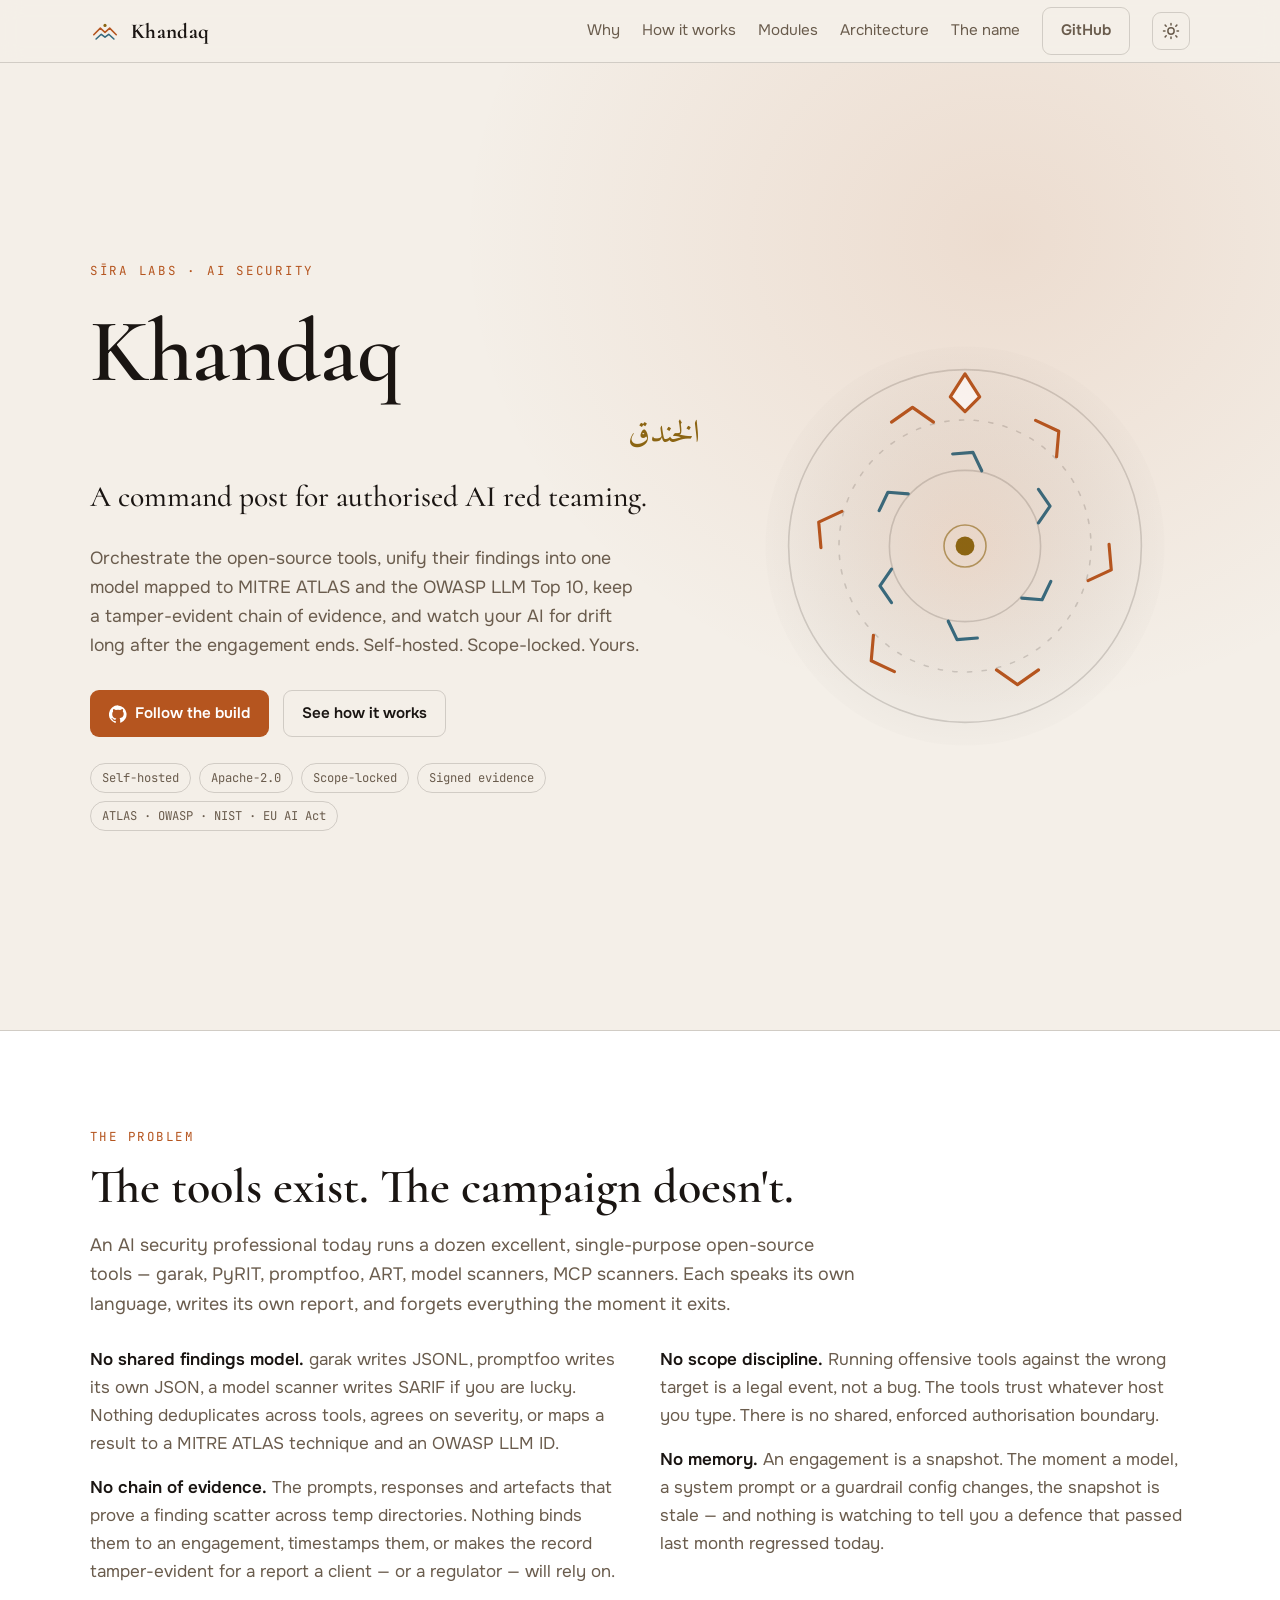
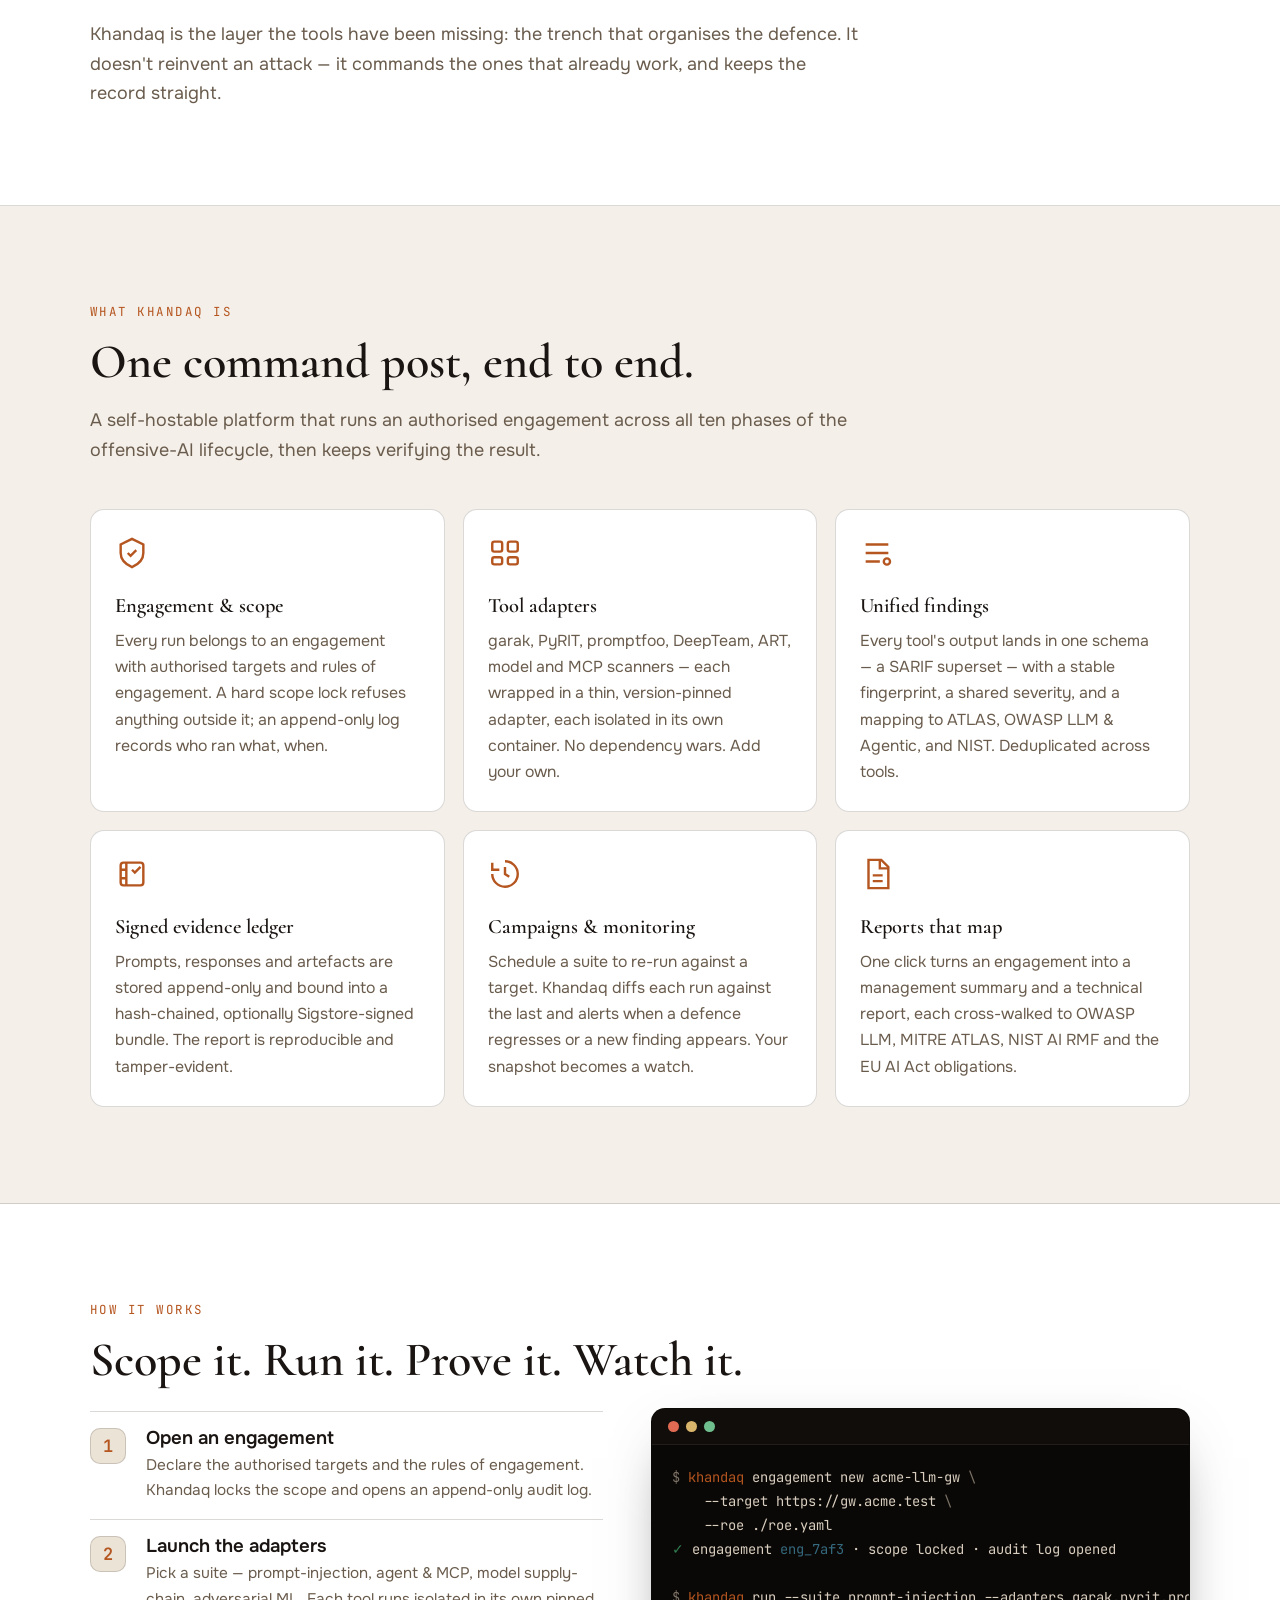
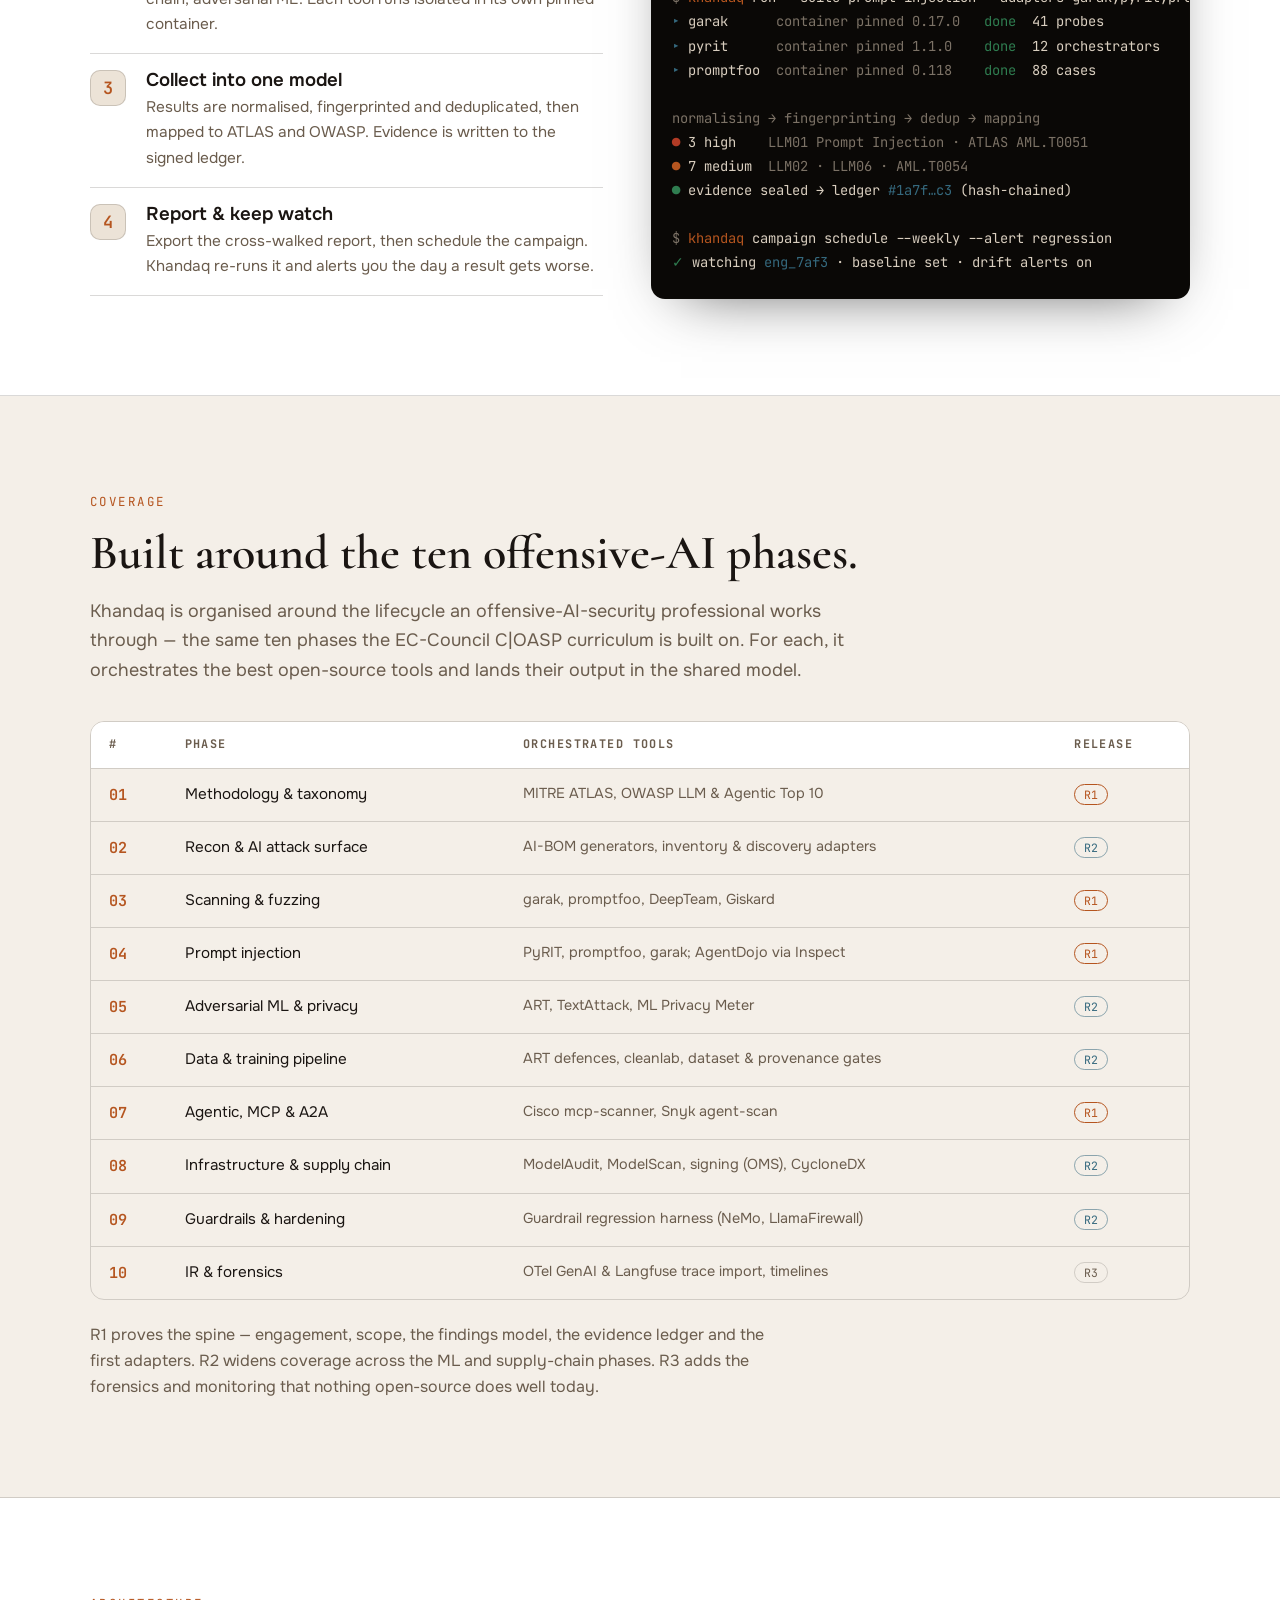
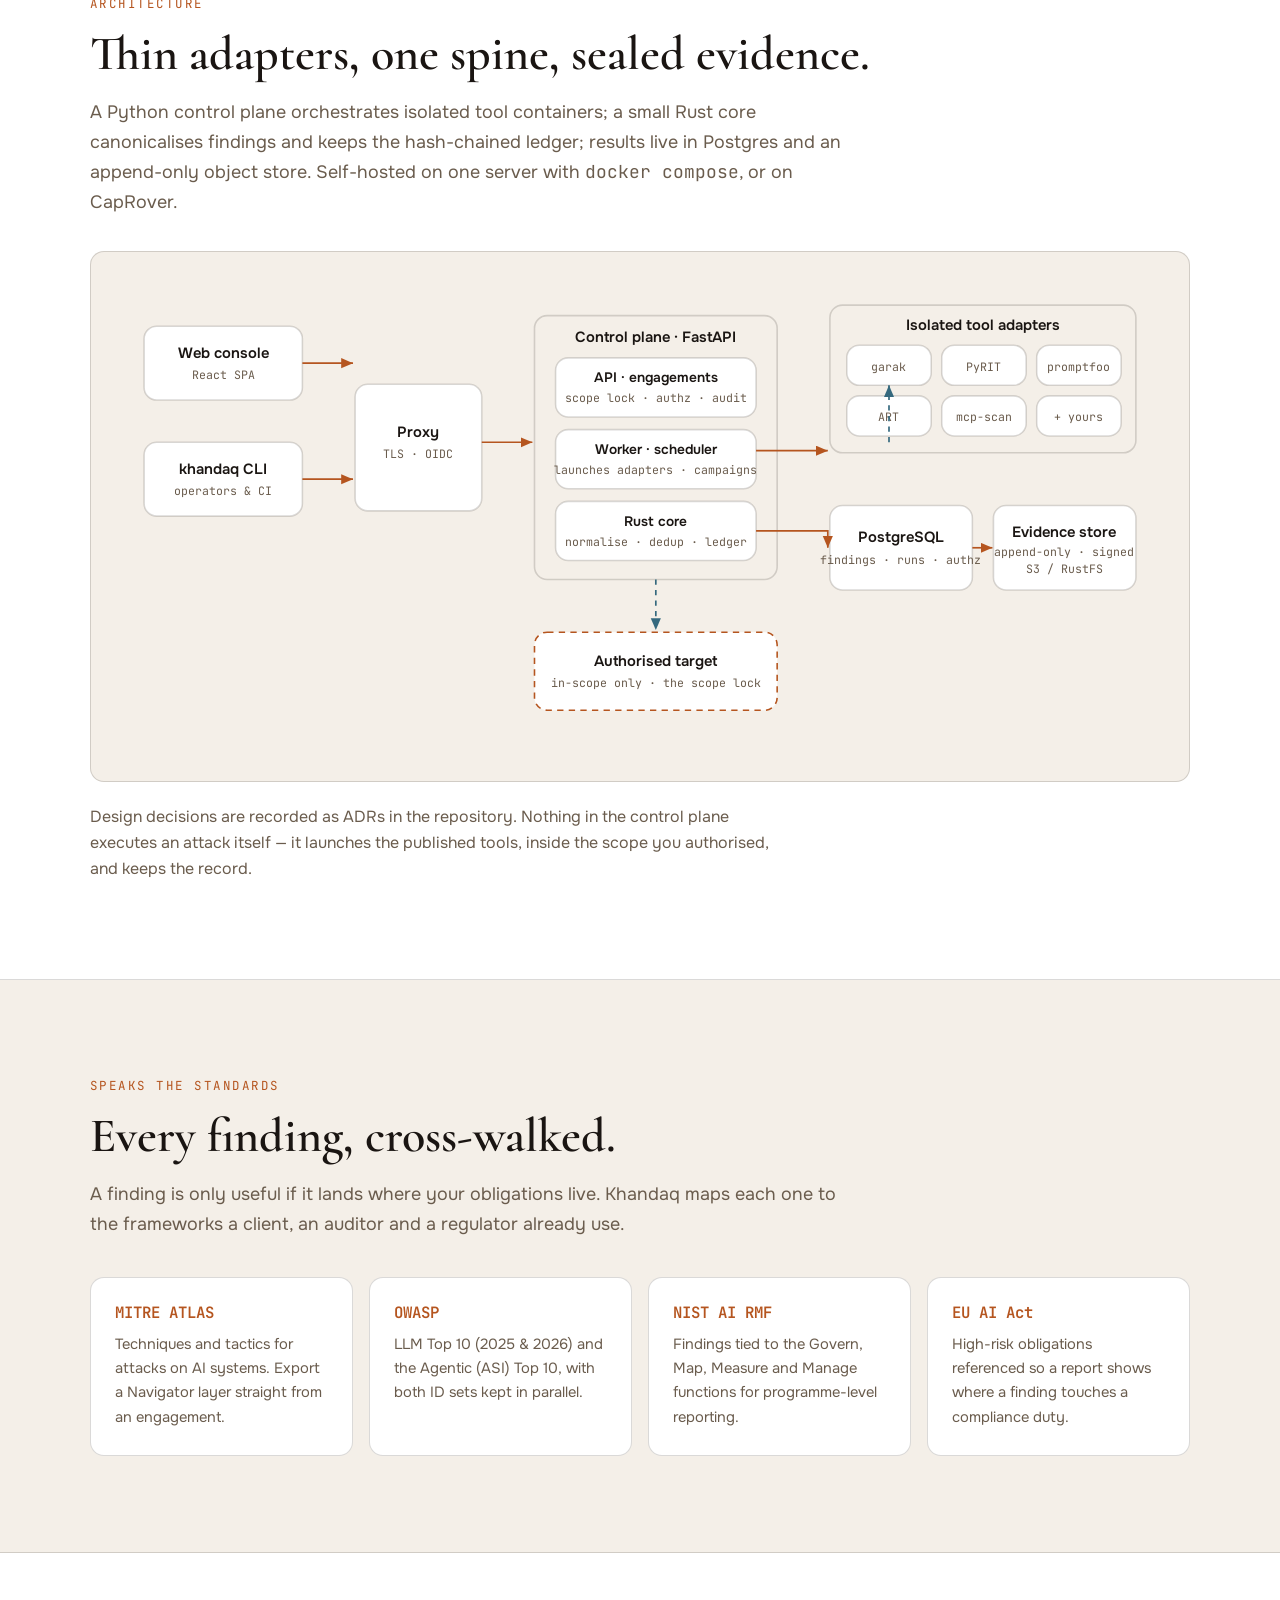
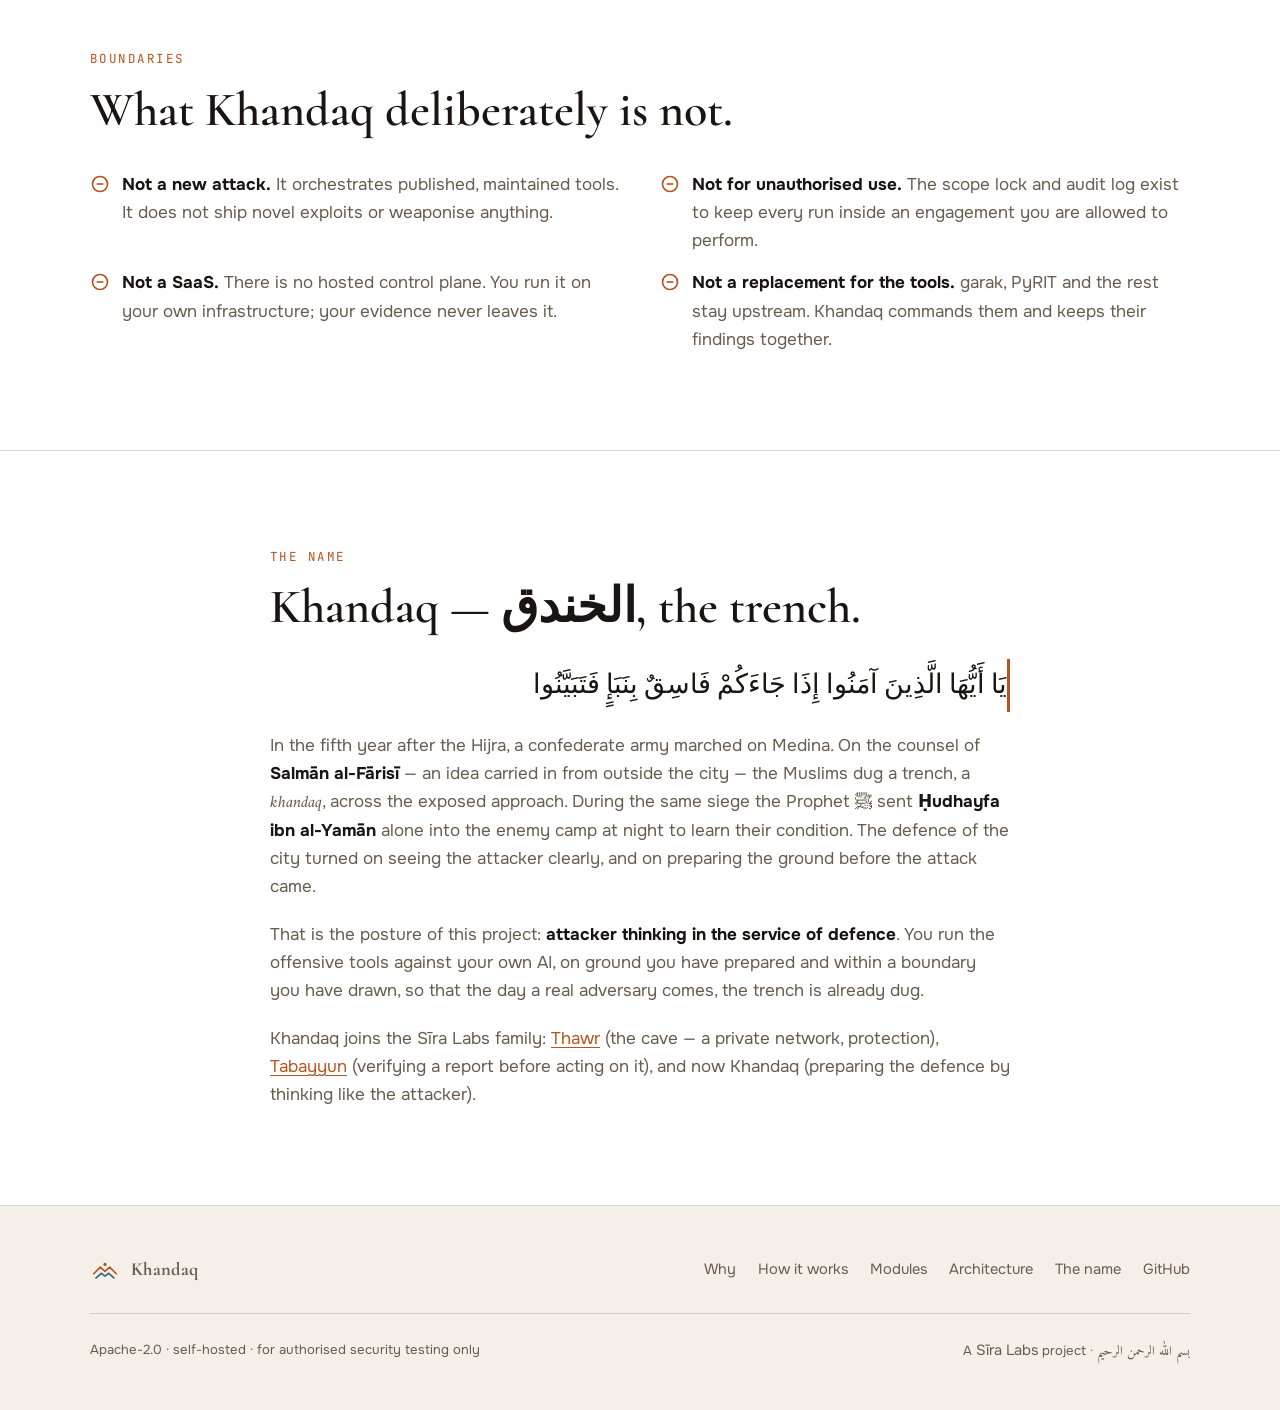
==== commit fec68780: "fix: re-sync the Khandaq product page Picks up Sira-Labs/Khandaq#7: the hero button reads "Follow th" ====
--- a/khandaq/index.html
+++ b/khandaq/index.html
@@ -251,7 +251,7 @@
       <div class="cta">
         <a class="btn btn-primary" href="https://github.com/Sira-Labs/Khandaq">
           <svg width="18" height="18" viewBox="0 0 24 24" fill="currentColor" aria-hidden="true"><path d="M12 .5a12 12 0 0 0-3.8 23.4c.6.1.8-.3.8-.6v-2c-3.3.7-4-1.6-4-1.6-.6-1.4-1.4-1.8-1.4-1.8-1-.7.1-.7.1-.7 1.2.1 1.8 1.2 1.8 1.2 1 1.8 2.8 1.3 3.5 1 .1-.8.4-1.3.8-1.6-2.7-.3-5.5-1.3-5.5-5.9 0-1.3.5-2.4 1.2-3.2 0-.3-.5-1.5.2-3.2 0 0 1-.3 3.3 1.2a11.5 11.5 0 0 1 6 0C17.3 5 18.3 5.3 18.3 5.3c.7 1.7.2 2.9.1 3.2.8.8 1.2 1.9 1.2 3.2 0 4.6-2.8 5.6-5.5 5.9.4.4.8 1.1.8 2.2v3.3c0 .3.2.7.8.6A12 12 0 0 0 12 .5Z"/></svg>
-          Clone &amp; self-host
+          Follow the build
         </a>
         <a class="btn btn-ghost" href="#how">See how it works</a>
       </div>
